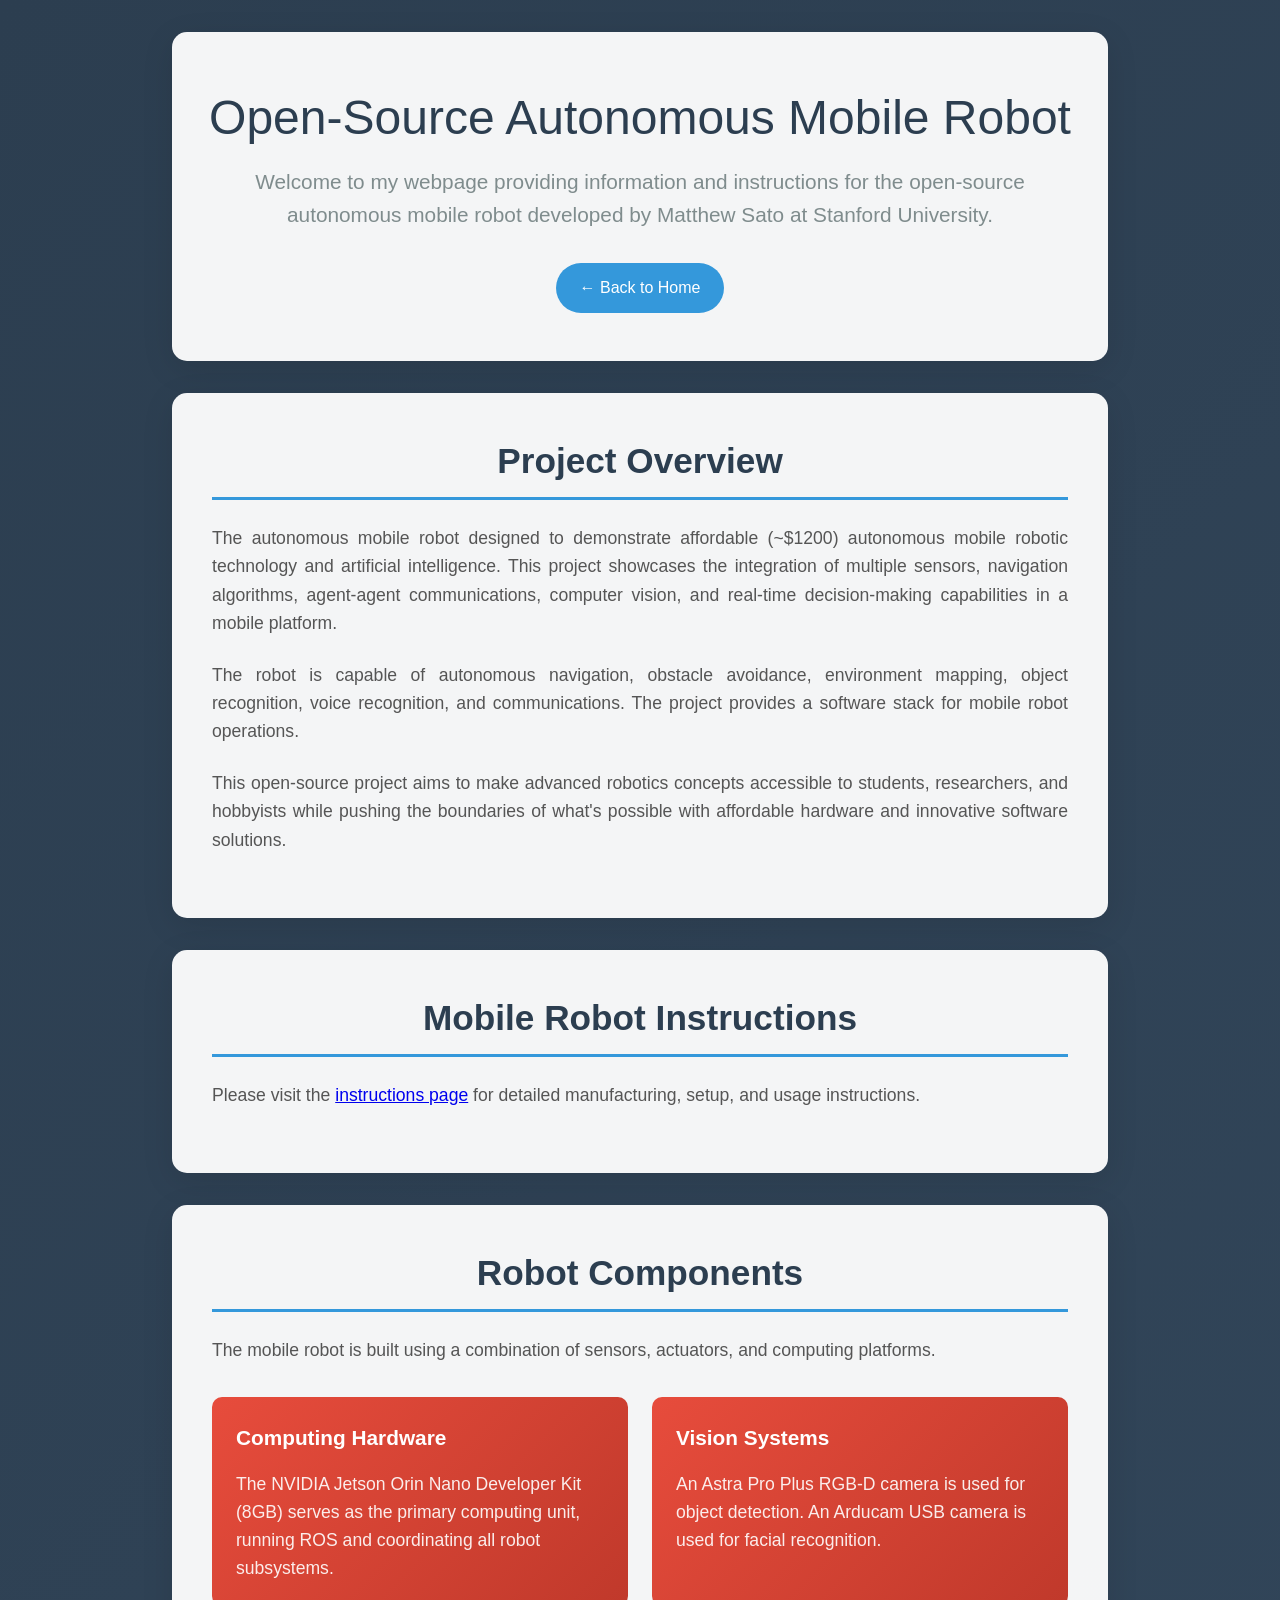
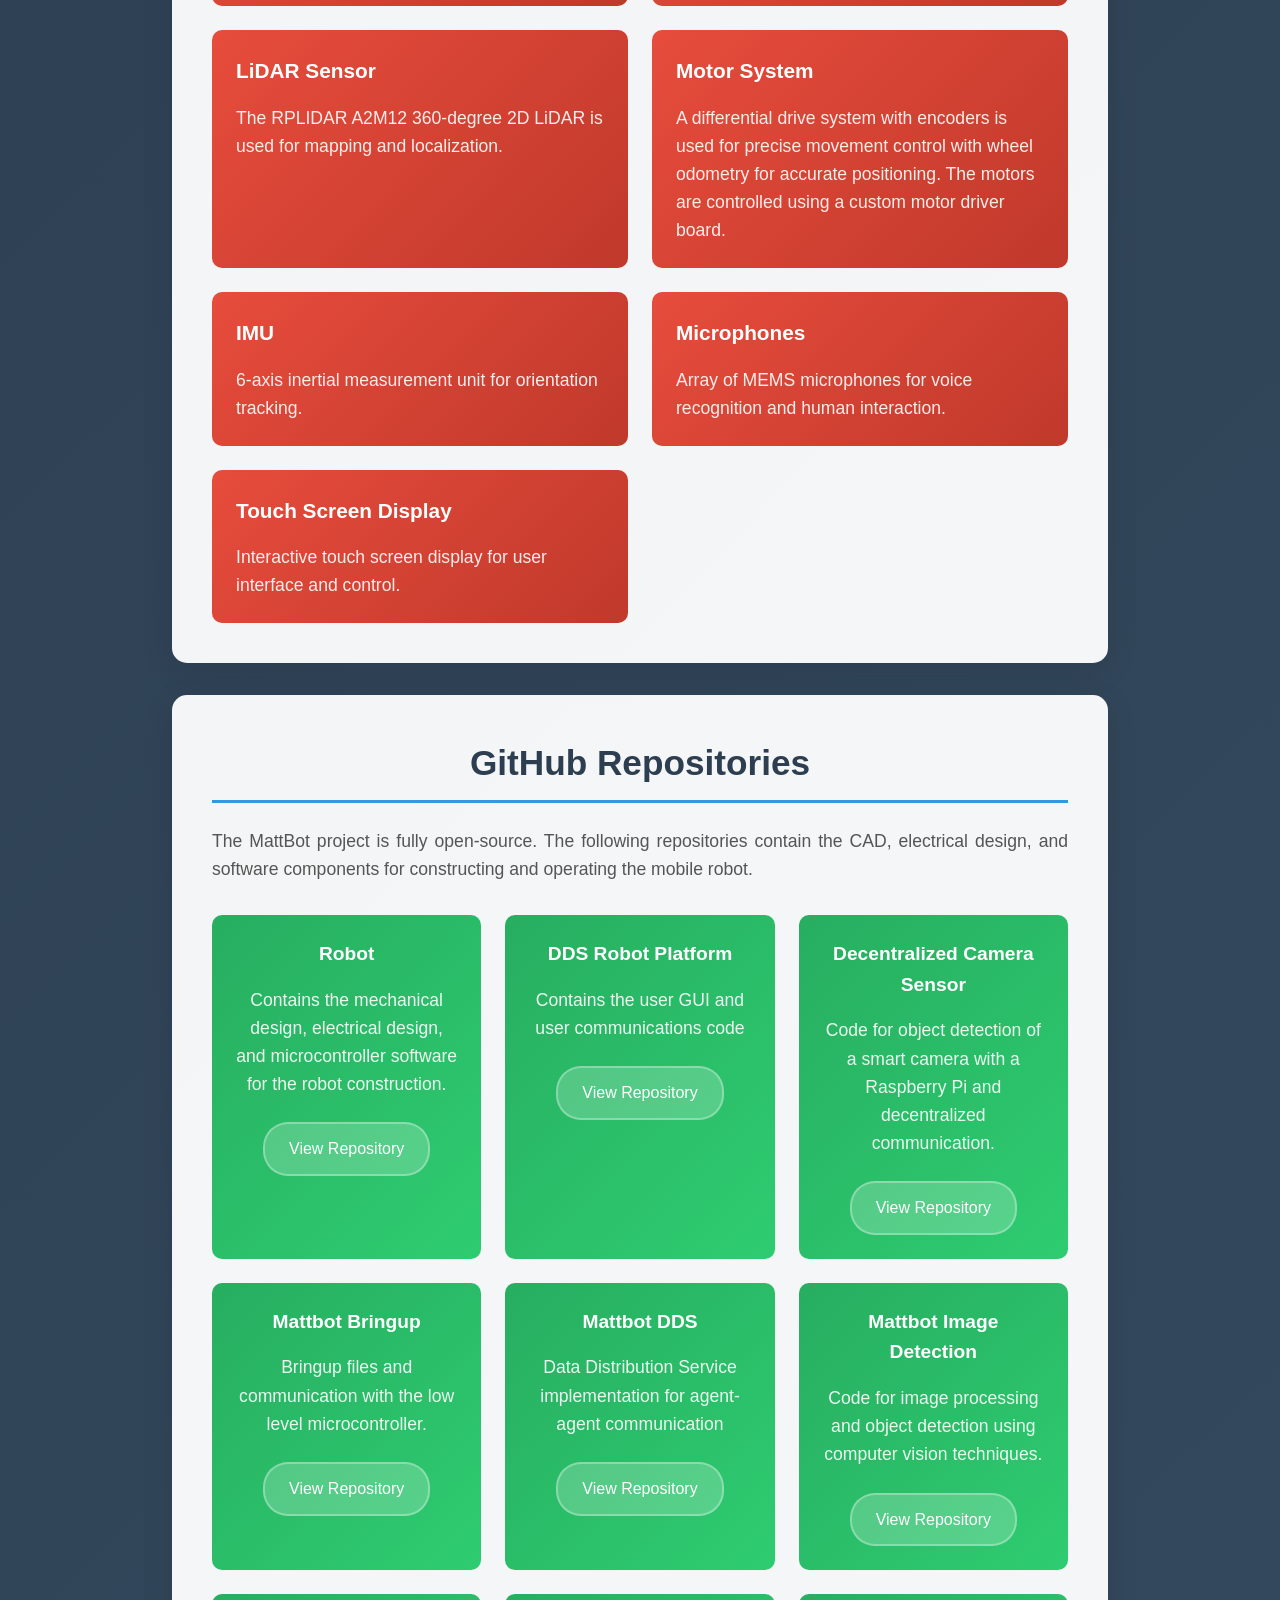
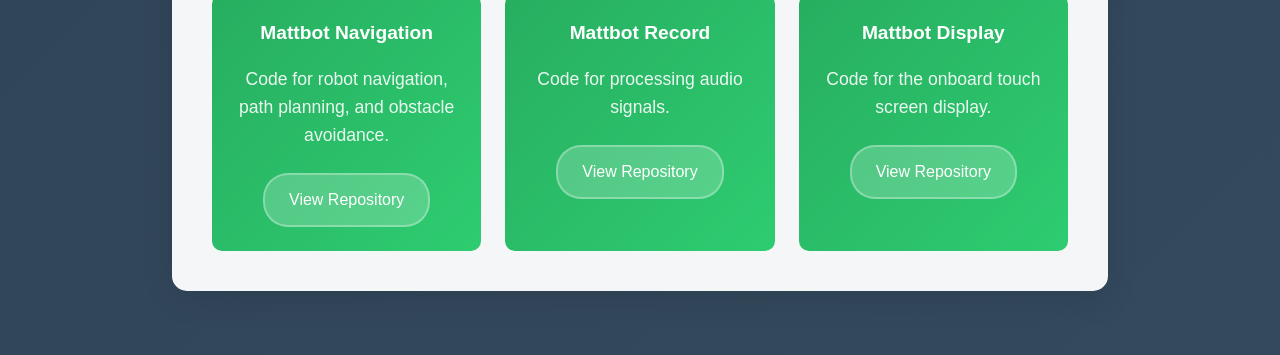
==== mattbot/index.html @ 7ba13db2 "Introduction to mobile robot" ====
<!DOCTYPE html>
<html lang="en">
<head>
    <meta charset="UTF-8">
    <meta name="viewport" content="width=device-width, initial-scale=1.0">
    <title>MattBot - Autonomous Mobile Robot | Matthew Sato</title>
    <style>
        * {
            margin: 0;
            padding: 0;
            box-sizing: border-box;
        }
        
        body {
            font-family: 'Segoe UI', Tahoma, Geneva, Verdana, sans-serif;
            line-height: 1.6;
            color: #333;
            background: linear-gradient(135deg, #2c3e50 0%, #34495e 100%);
            min-height: 100vh;
        }
        
        .container {
            max-width: 1000px;
            margin: 0 auto;
            padding: 2rem;
        }
        
        .header {
            text-align: center;
            background: rgba(255, 255, 255, 0.95);
            padding: 3rem 2rem;
            border-radius: 15px;
            box-shadow: 0 8px 32px rgba(0, 0, 0, 0.1);
            margin-bottom: 2rem;
        }
        
        .header h1 {
            color: #2c3e50;
            font-size: 3rem;
            margin-bottom: 0.5rem;
            font-weight: 300;
        }
        
        .header .subtitle {
            color: #7f8c8d;
            font-size: 1.3rem;
            margin-bottom: 1rem;
        }
        
        .nav-link {
            display: inline-block;
            background: #3498db;
            color: white;
            padding: 0.75rem 1.5rem;
            text-decoration: none;
            border-radius: 25px;
            transition: all 0.3s ease;
            font-weight: 500;
            margin-top: 1rem;
        }
        
        .nav-link:hover {
            background: #2980b9;
            transform: translateY(-2px);
        }
        
        .section {
            background: rgba(255, 255, 255, 0.95);
            padding: 2.5rem;
            border-radius: 15px;
            box-shadow: 0 8px 32px rgba(0, 0, 0, 0.1);
            margin-bottom: 2rem;
        }
        
        .section h2 {
            color: #2c3e50;
            font-size: 2.2rem;
            margin-bottom: 1.5rem;
            text-align: center;
            border-bottom: 3px solid #3498db;
            padding-bottom: 0.5rem;
        }
        
        .section p {
            color: #555;
            font-size: 1.1rem;
            margin-bottom: 1.5rem;
            text-align: justify;
        }
        
        .components-grid {
            display: grid;
            grid-template-columns: repeat(auto-fit, minmax(300px, 1fr));
            gap: 1.5rem;
            margin-top: 2rem;
        }
        
        .component-card {
            background: linear-gradient(135deg, #e74c3c, #c0392b);
            padding: 1.5rem;
            border-radius: 10px;
            color: white;
            transition: transform 0.3s ease, box-shadow 0.3s ease;
        }
        
        .component-card:hover {
            transform: translateY(-5px);
            box-shadow: 0 12px 25px rgba(0, 0, 0, 0.2);
        }
        
        .component-card h3 {
            font-size: 1.3rem;
            margin-bottom: 1rem;
            color: #fff;
        }
        
        .component-card p {
            color: rgba(255, 255, 255, 0.9);
            margin-bottom: 0;
            text-align: left;
        }
        
        .repos-grid {
            display: grid;
            grid-template-columns: repeat(auto-fit, minmax(250px, 1fr));
            gap: 1.5rem;
            margin-top: 2rem;
        }
        
        .repo-card {
            background: linear-gradient(135deg, #27ae60, #2ecc71);
            padding: 1.5rem;
            border-radius: 10px;
            text-align: center;
            transition: transform 0.3s ease, box-shadow 0.3s ease;
        }
        
        .repo-card:hover {
            transform: translateY(-5px);
            box-shadow: 0 12px 25px rgba(0, 0, 0, 0.2);
        }
        
        .repo-card h3 {
            color: white;
            font-size: 1.2rem;
            margin-bottom: 1rem;
        }
        
        .repo-card p {
            color: rgba(255, 255, 255, 0.9);
            margin-bottom: 1.5rem;
            text-align: center;
        }
        
        .repo-link {
            display: inline-block;
            background: rgba(255, 255, 255, 0.2);
            color: white;
            padding: 0.75rem 1.5rem;
            text-decoration: none;
            border-radius: 25px;
            border: 2px solid rgba(255, 255, 255, 0.3);
            transition: all 0.3s ease;
            font-weight: 500;
        }
        
        .repo-link:hover {
            background: rgba(255, 255, 255, 0.3);
            border-color: rgba(255, 255, 255, 0.5);
            transform: scale(1.05);
        }
        
        .tech-stack {
            background: #f8f9fa;
            padding: 1.5rem;
            border-radius: 10px;
            margin: 2rem 0;
        }
        
        .tech-stack h3 {
            color: #2c3e50;
            margin-bottom: 1rem;
            text-align: center;
        }
        
        .tech-list {
            display: flex;
            flex-wrap: wrap;
            gap: 0.5rem;
            justify-content: center;
        }
        
        .tech-tag {
            background: #3498db;
            color: white;
            padding: 0.5rem 1rem;
            border-radius: 20px;
            font-size: 0.9rem;
            font-weight: 500;
        }
        
        @media (max-width: 768px) {
            .container {
                padding: 1rem;
            }
            
            .header h1 {
                font-size: 2rem;
            }
            
            .header .subtitle {
                font-size: 1.1rem;
            }
            
            .section {
                padding: 1.5rem;
            }
            
            .components-grid,
            .repos-grid {
                grid-template-columns: 1fr;
            }
        }
    </style>
</head>
<body>
    <div class="container">
        <header class="header">
            <h1>Open-Source Autonomous Mobile Robot</h1>
            <p class="subtitle">Welcome to my webpage providing information and instructions for the open-source autonomous mobile robot developed by Matthew Sato at Stanford University.</p>
            <a href="../index.html" class="nav-link">← Back to Home</a>
        </header>
        
        <section class="section">
            <h2>Project Overview</h2>
            <p>
                The autonomous mobile robot designed to demonstrate affordable (~$1200) autonomous mobile robotic technology and artificial intelligence. This project showcases the integration of multiple sensors, navigation algorithms, agent-agent communications, computer vision, and real-time decision-making capabilities in a mobile platform.
            </p>
            <p>
                The robot is capable of autonomous navigation, obstacle avoidance, environment mapping, object recognition, voice recognition, and communications. The project provides a software stack for mobile robot operations.
            <p>
                This open-source project aims to make advanced robotics concepts accessible to students, researchers, and hobbyists while pushing the boundaries of what's possible with affordable hardware and innovative software solutions.
            </p>
        </section>

        <section class="section">
            <h2>Mobile Robot Instructions</h2>
            <p>Please visit the <a href="./instructions.html">instructions page</a> for detailed manufacturing, setup, and usage instructions.</p>
        </section>
        
        <section class="section">
            <h2>Robot Components</h2>
            <p>
                The mobile robot is built using a combination of sensors, actuators, and computing platforms.
            </p>
            
            <div class="components-grid">
                <div class="component-card">
                    <h3>Computing Hardware</h3>
                    <p>The NVIDIA Jetson Orin Nano Developer Kit (8GB) serves as the primary computing unit, running ROS and coordinating all robot subsystems.</p>
                </div>
                
                <div class="component-card">
                    <h3>Vision Systems</h3>
                    <p>An Astra Pro Plus RGB-D camera is used for object detection. An Arducam USB camera is used for facial recognition.</p>
                </div>
                
                <div class="component-card">
                    <h3>LiDAR Sensor</h3>
                    <p>The RPLIDAR A2M12 360-degree 2D LiDAR is used for mapping and localization.</p>
                </div>
                
                <div class="component-card">
                    <h3>Motor System</h3>
                    <p>A differential drive system with encoders is used for precise movement control with wheel odometry for accurate positioning. The motors are controlled using a custom motor driver board.</p>
                </div>
                
                <div class="component-card">
                    <h3>IMU</h3>
                    <p>6-axis inertial measurement unit for orientation tracking.</p>
                </div>
                
                <div class="component-card">
                    <h3>Microphones</h3>
                    <p>Array of MEMS microphones for voice recognition and human interaction.</p>
                </div>

                <div class="component-card">
                    <h3>Touch Screen Display</h3>
                    <p>Interactive touch screen display for user interface and control.</p>
                </div>
            </div>
        </section>
        
        <section class="section">
            <h2>GitHub Repositories</h2>
            <p>
                The MattBot project is fully open-source. The following repositories contain the CAD, electrical design, and software components for constructing and operating the mobile robot.
            </p>
            
            <div class="repos-grid">
                <div class="repo-card">
                    <h3>Robot</h3>
                    <p>Contains the mechanical design, electrical design, and microcontroller software for the robot construction.</p>
                    <a href="https://github.com/satomm1/Robot" class="repo-link" target="_blank">View Repository</a>
                </div>
                
                <div class="repo-card">
                    <h3>DDS Robot Platform</h3>
                    <p>Contains the user GUI and user communications code</p>
                    <a href="https://github.com/satomm1/dds_robot_platform" class="repo-link" target="_blank">View Repository</a>
                </div>
                
                <div class="repo-card">
                    <h3>Decentralized Camera Sensor</h3>
                    <p>Code for object detection of a smart camera with a Raspberry Pi and decentralized communication.</p>
                    <a href="https://github.com/satomm1/decentralized_camera_sensor" class="repo-link" target="_blank">View Repository</a>
                </div>
                
                <div class="repo-card">
                    <h3>Mattbot Bringup</h3>
                    <p>Bringup files and communication with the low level microcontroller.</p>
                    <a href="https://github.com/satomm1/mattbot_bringup" class="repo-link" target="_blank">View Repository</a>
                </div>
                
                <div class="repo-card">
                    <h3>Mattbot DDS</h3>
                    <p>Data Distribution Service implementation for agent-agent communication</p>
                    <a href="https://github.com/satomm1/mattbot_dds" class="repo-link" target="_blank">View Repository</a>
                </div>
                
                <div class="repo-card">
                    <h3>Mattbot Image Detection</h3>
                    <p>Code for image processing and object detection using computer vision techniques.</p>
                    <a href="https://github.com/satomm1/mattbot_image_detection" class="repo-link" target="_blank">View Repository</a>
                </div>

                <div class="repo-card">
                    <h3>Mattbot Navigation</h3>
                    <p>Code for robot navigation, path planning, and obstacle avoidance.</p>
                    <a href="https://github.com/satomm1/mattbot_navigation" class="repo-link" target="_blank">View Repository</a>
                </div>

                <div class="repo-card">
                    <h3>Mattbot Record</h3>
                    <p>Code for processing audio signals.</p>
                    <a href="https://github.com/satomm1/mattbot_record" class="repo-link" target="_blank">View Repository</a>
                </div>

                <div class="repo-card">
                    <h3>Mattbot Display</h3>
                    <p>Code for the onboard touch screen display.</p>
                    <a href="https://github.com/satomm1/mattbot_display" class="repo-link" target="_blank">View Repository</a>
                </div>
            </div>
        </section>
    </div>
</body>
</html>
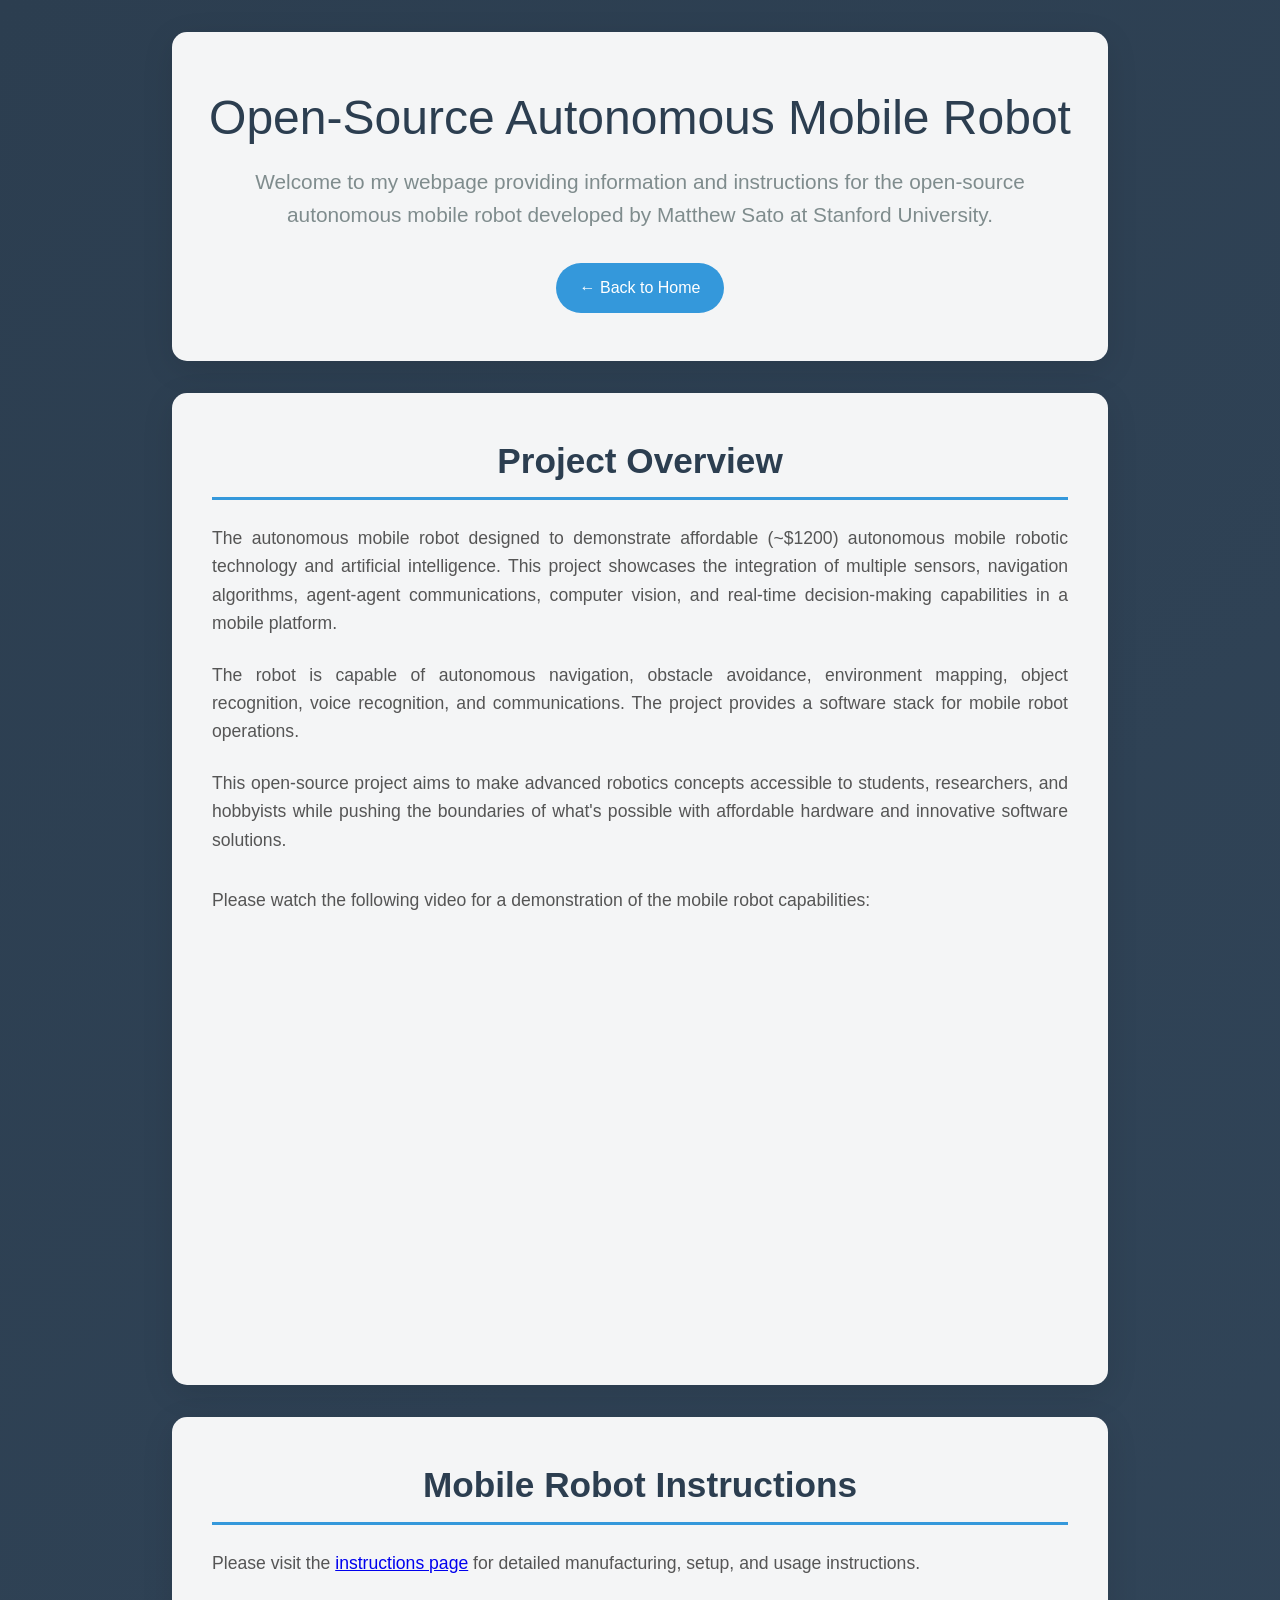
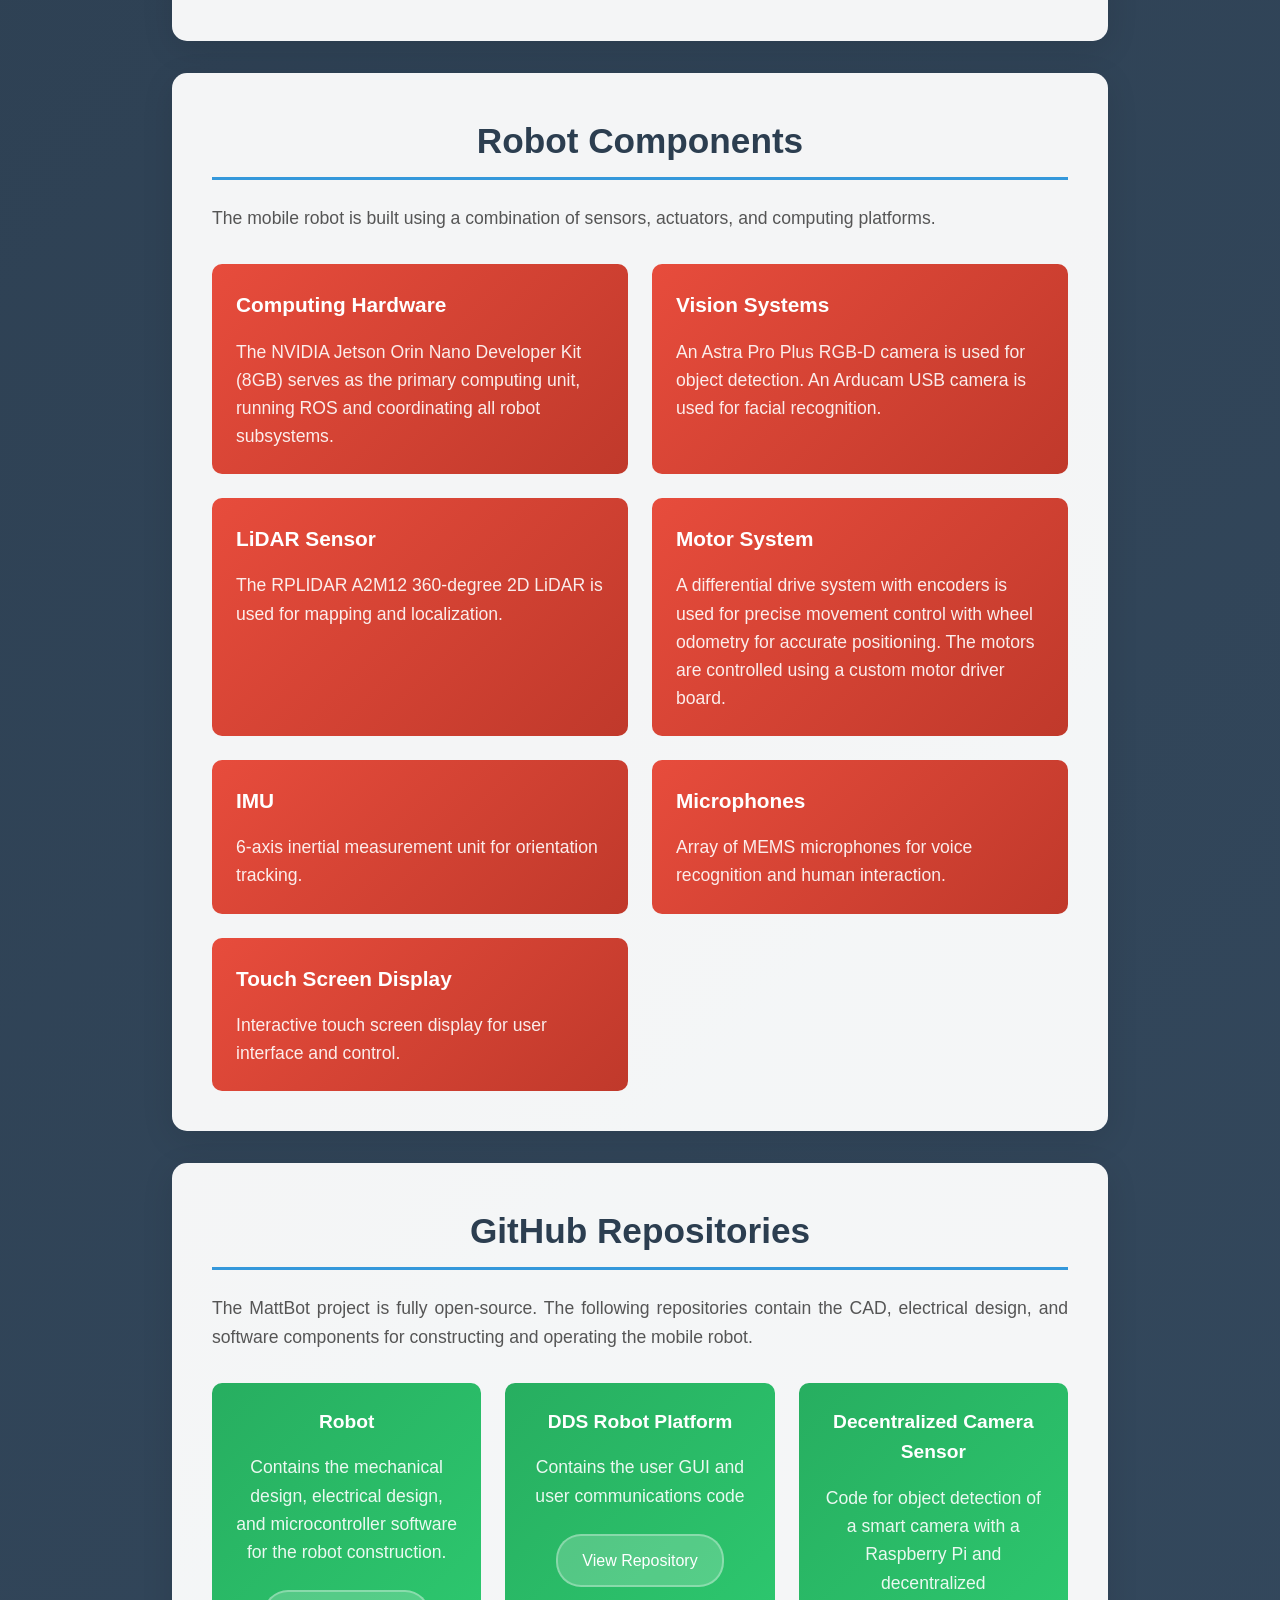
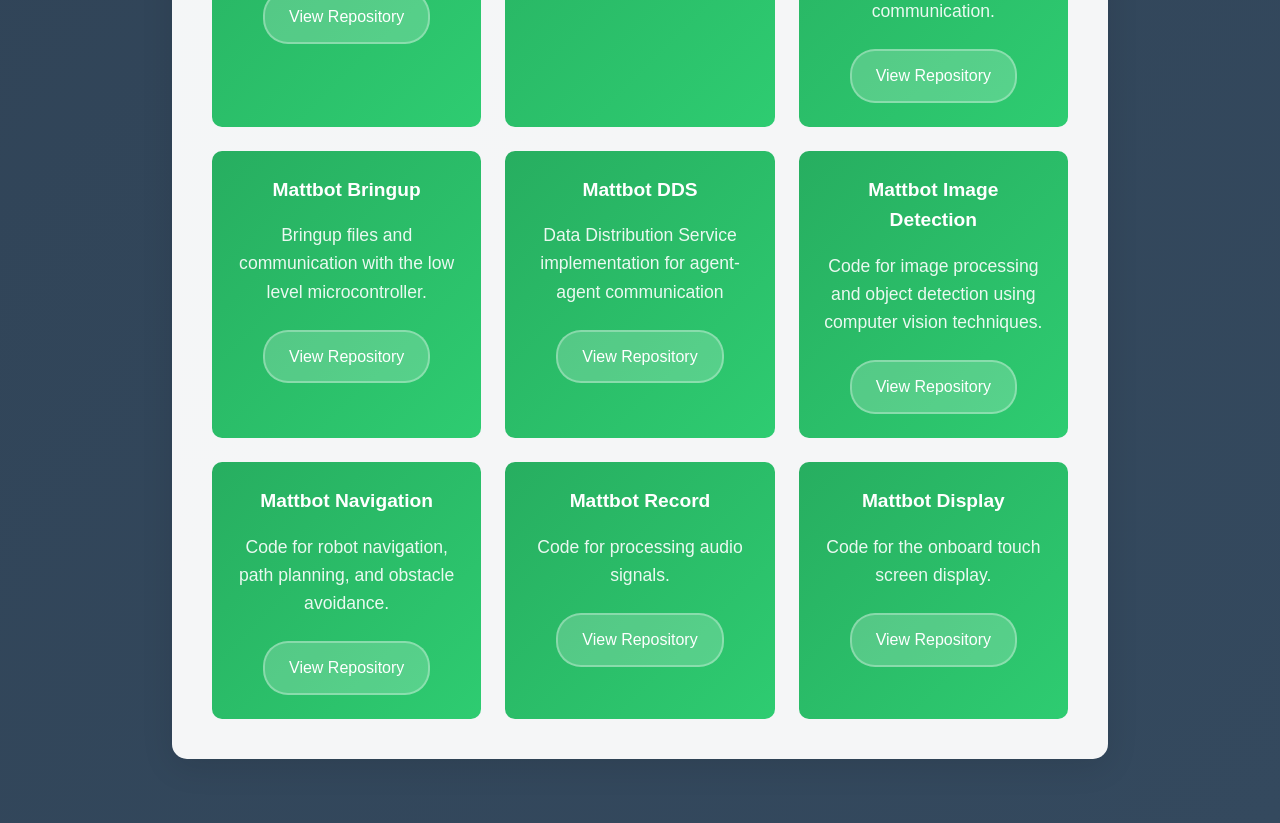
==== commit cd59b45a: "Add video" ====
--- a/mattbot/index.html
+++ b/mattbot/index.html
@@ -234,13 +234,23 @@
         <section class="section">
             <h2>Project Overview</h2>
             <p>
-                The autonomous mobile robot designed to demonstrate affordable (~$1200) autonomous mobile robotic technology and artificial intelligence. This project showcases the integration of multiple sensors, navigation algorithms, agent-agent communications, computer vision, and real-time decision-making capabilities in a mobile platform.
-            </p>
-            <p>
-                The robot is capable of autonomous navigation, obstacle avoidance, environment mapping, object recognition, voice recognition, and communications. The project provides a software stack for mobile robot operations.
-            <p>
-                This open-source project aims to make advanced robotics concepts accessible to students, researchers, and hobbyists while pushing the boundaries of what's possible with affordable hardware and innovative software solutions.
-            </p>
+            The autonomous mobile robot designed to demonstrate affordable (~$1200) autonomous mobile robotic technology and artificial intelligence. This project showcases the integration of multiple sensors, navigation algorithms, agent-agent communications, computer vision, and real-time decision-making capabilities in a mobile platform.
+            </p>
+            <p>
+            The robot is capable of autonomous navigation, obstacle avoidance, environment mapping, object recognition, voice recognition, and communications. The project provides a software stack for mobile robot operations.
+            </p>
+            <p>
+            This open-source project aims to make advanced robotics concepts accessible to students, researchers, and hobbyists while pushing the boundaries of what's possible with affordable hardware and innovative software solutions.
+            </p>
+            
+            <div style="text-align: center; margin-top: 2rem;">
+            <p>Please watch the following video for a demonstration of the mobile robot capabilities:</p>
+            <iframe width="100%" height="400" src="https://www.youtube.com/embed/gNVzARK9Pks" 
+                    title="MattBot Demo" frameborder="0" 
+                    allow="accelerometer; autoplay; clipboard-write; encrypted-media; gyroscope; picture-in-picture" 
+                    allowfullscreen>
+            </iframe>
+            </div>
         </section>
 
         <section class="section">
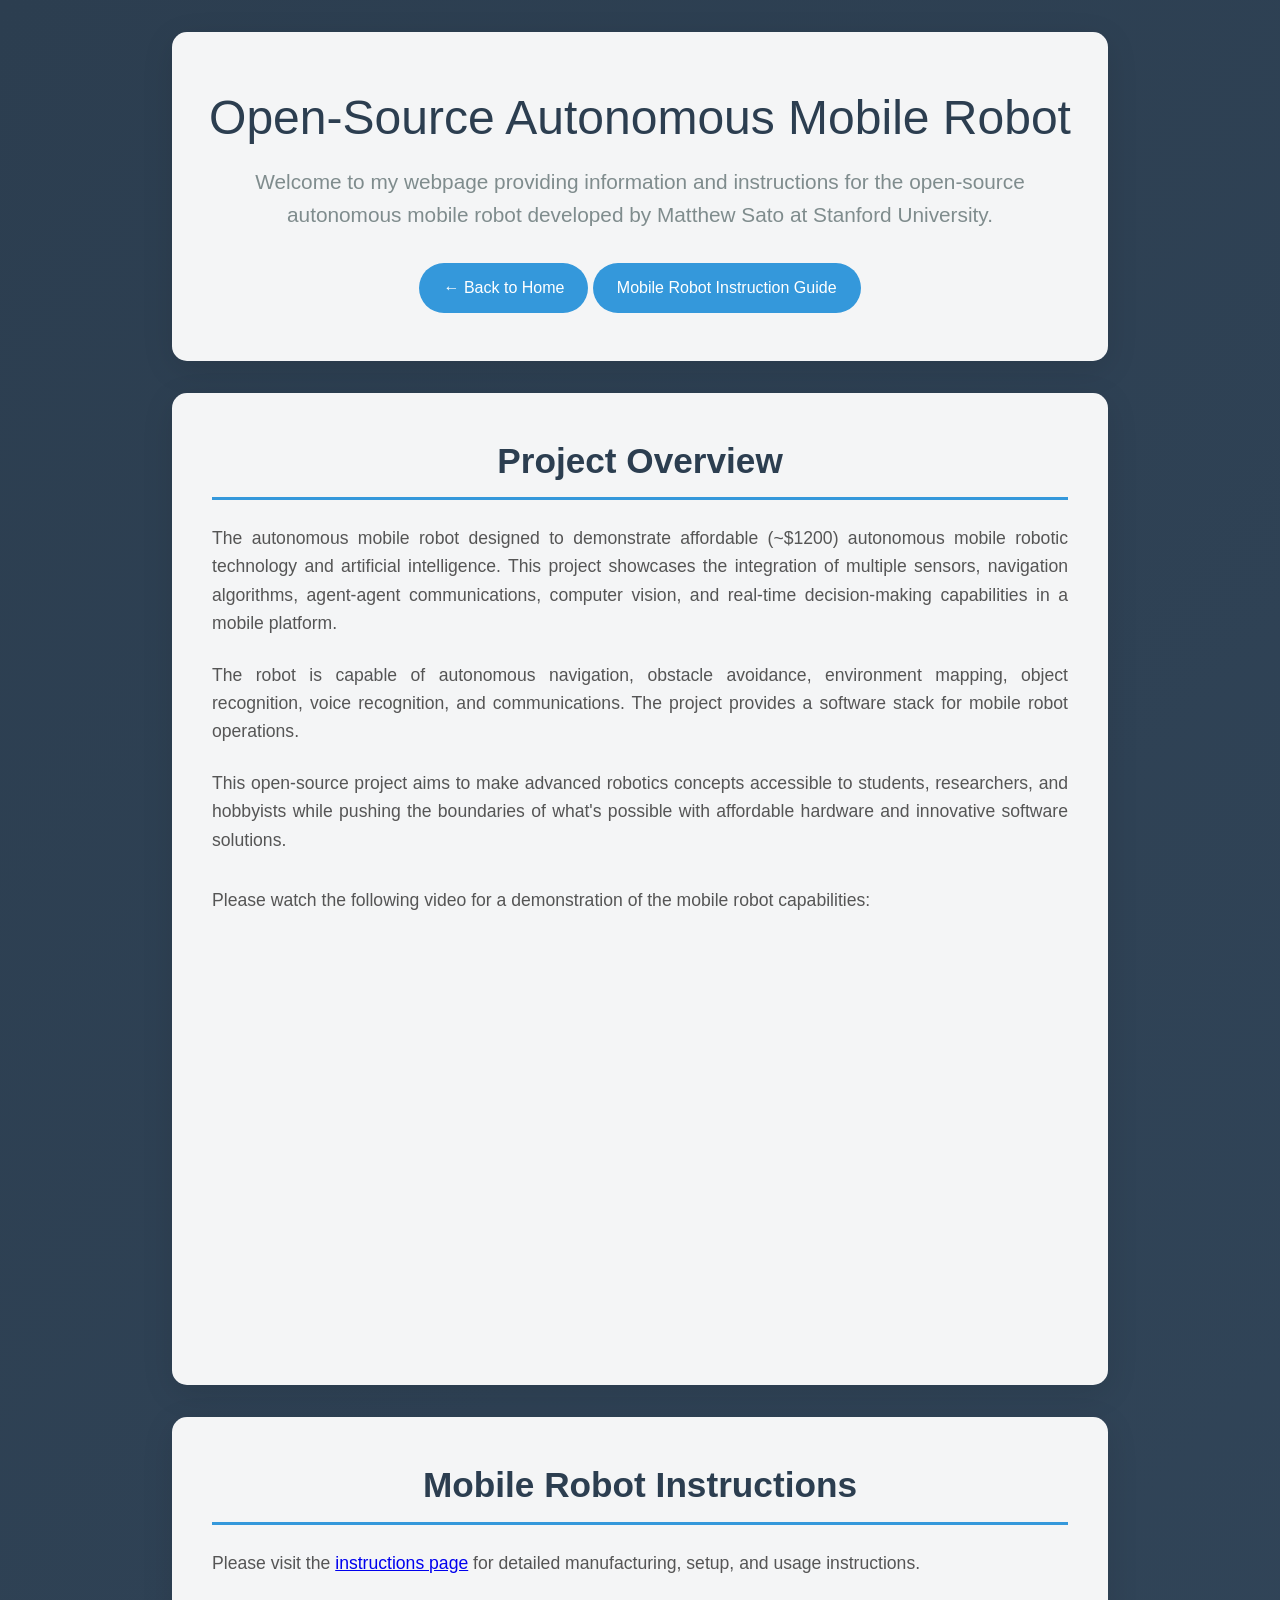
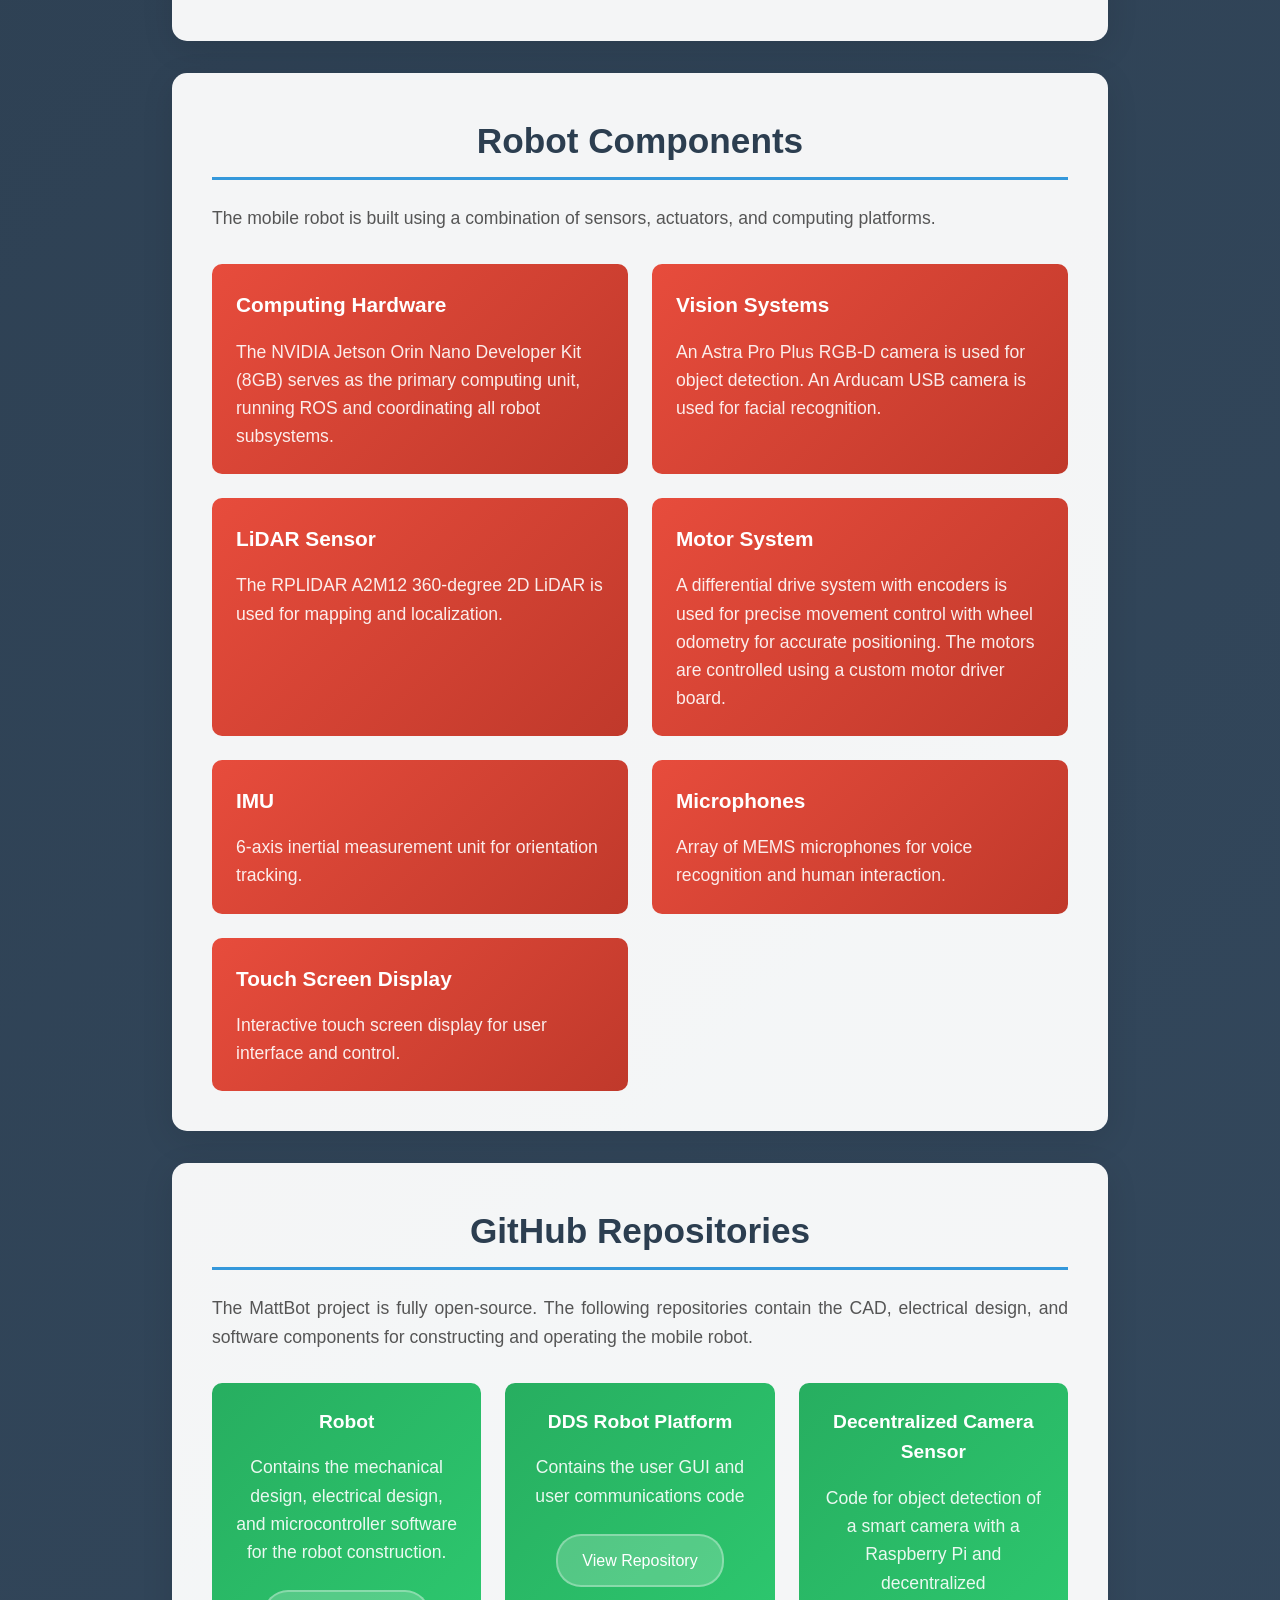
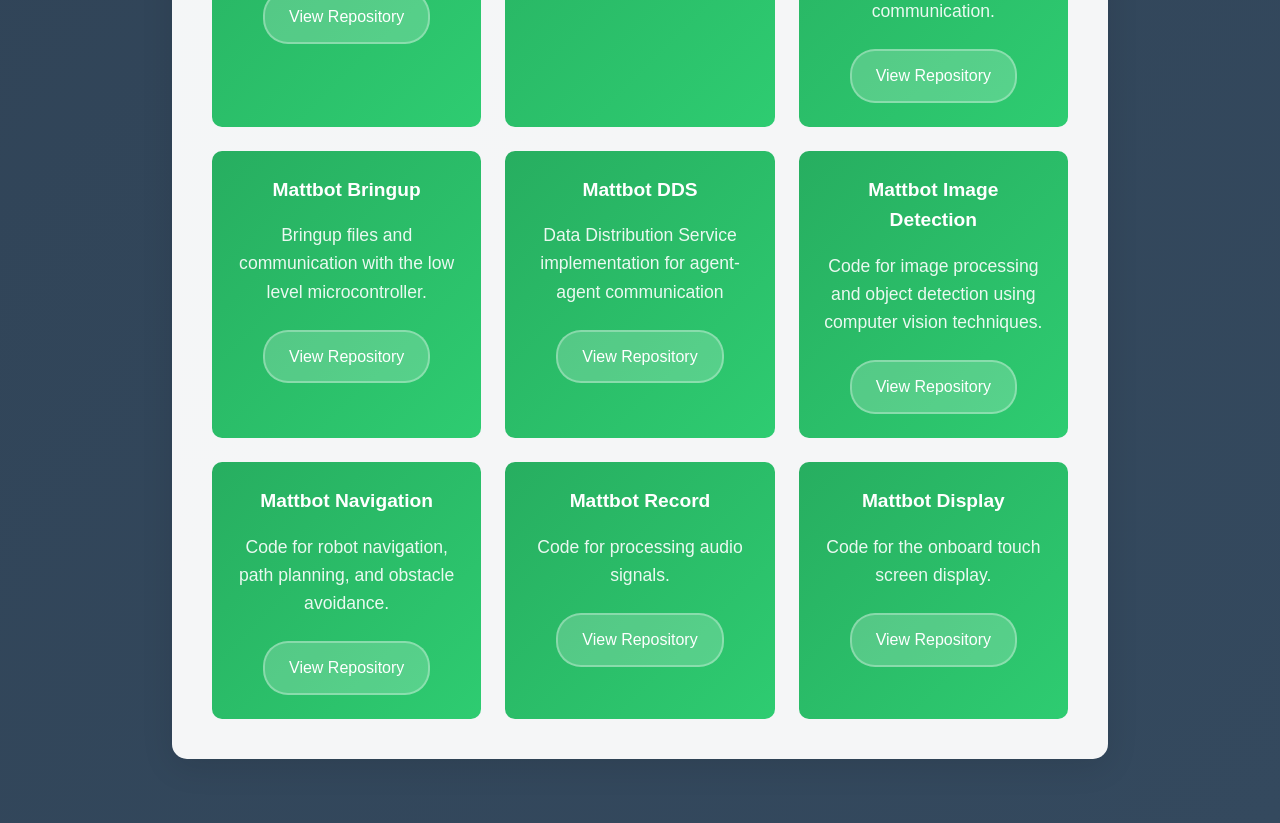
==== commit 86bdcd69: "Add instruction guide button" ====
--- a/mattbot/index.html
+++ b/mattbot/index.html
@@ -229,6 +229,7 @@
             <h1>Open-Source Autonomous Mobile Robot</h1>
             <p class="subtitle">Welcome to my webpage providing information and instructions for the open-source autonomous mobile robot developed by Matthew Sato at Stanford University.</p>
             <a href="../index.html" class="nav-link">← Back to Home</a>
+            <a href="./instructions.html" class="nav-link">Mobile Robot Instruction Guide</a>
         </header>
         
         <section class="section">
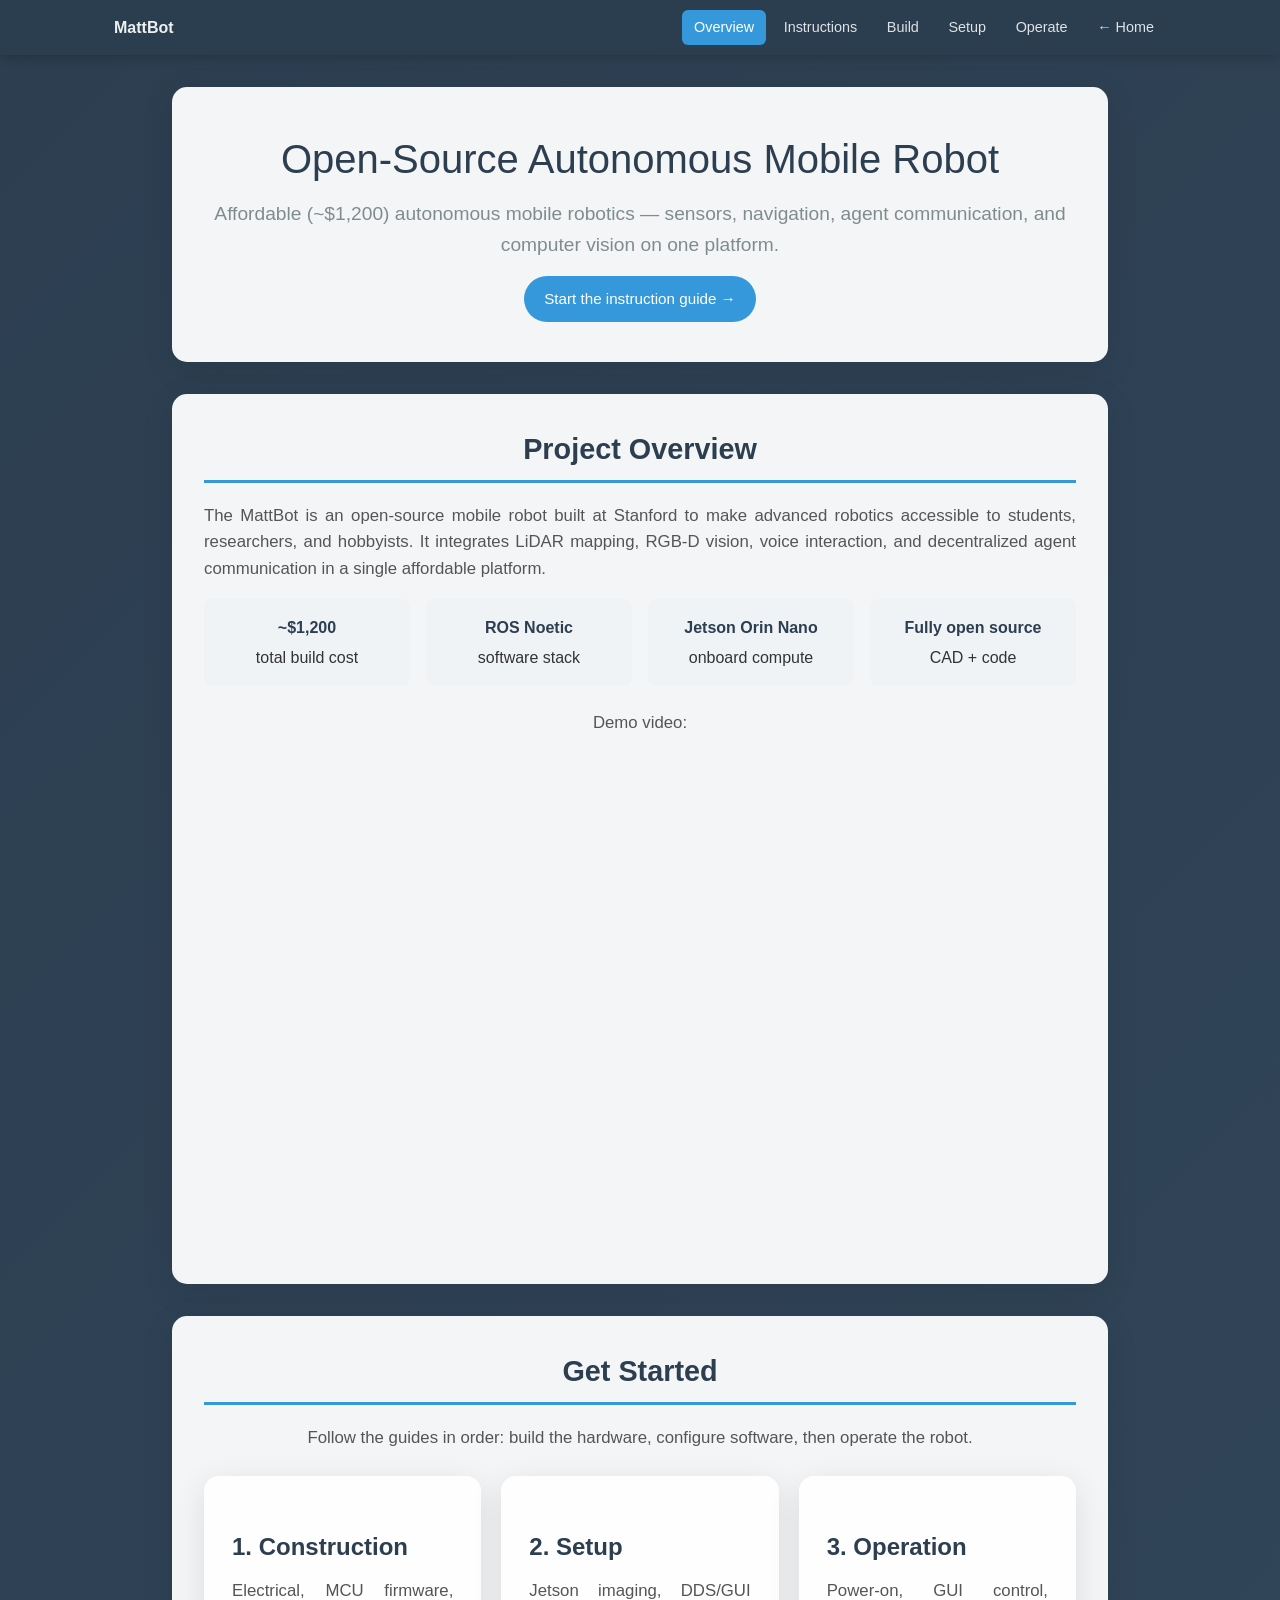
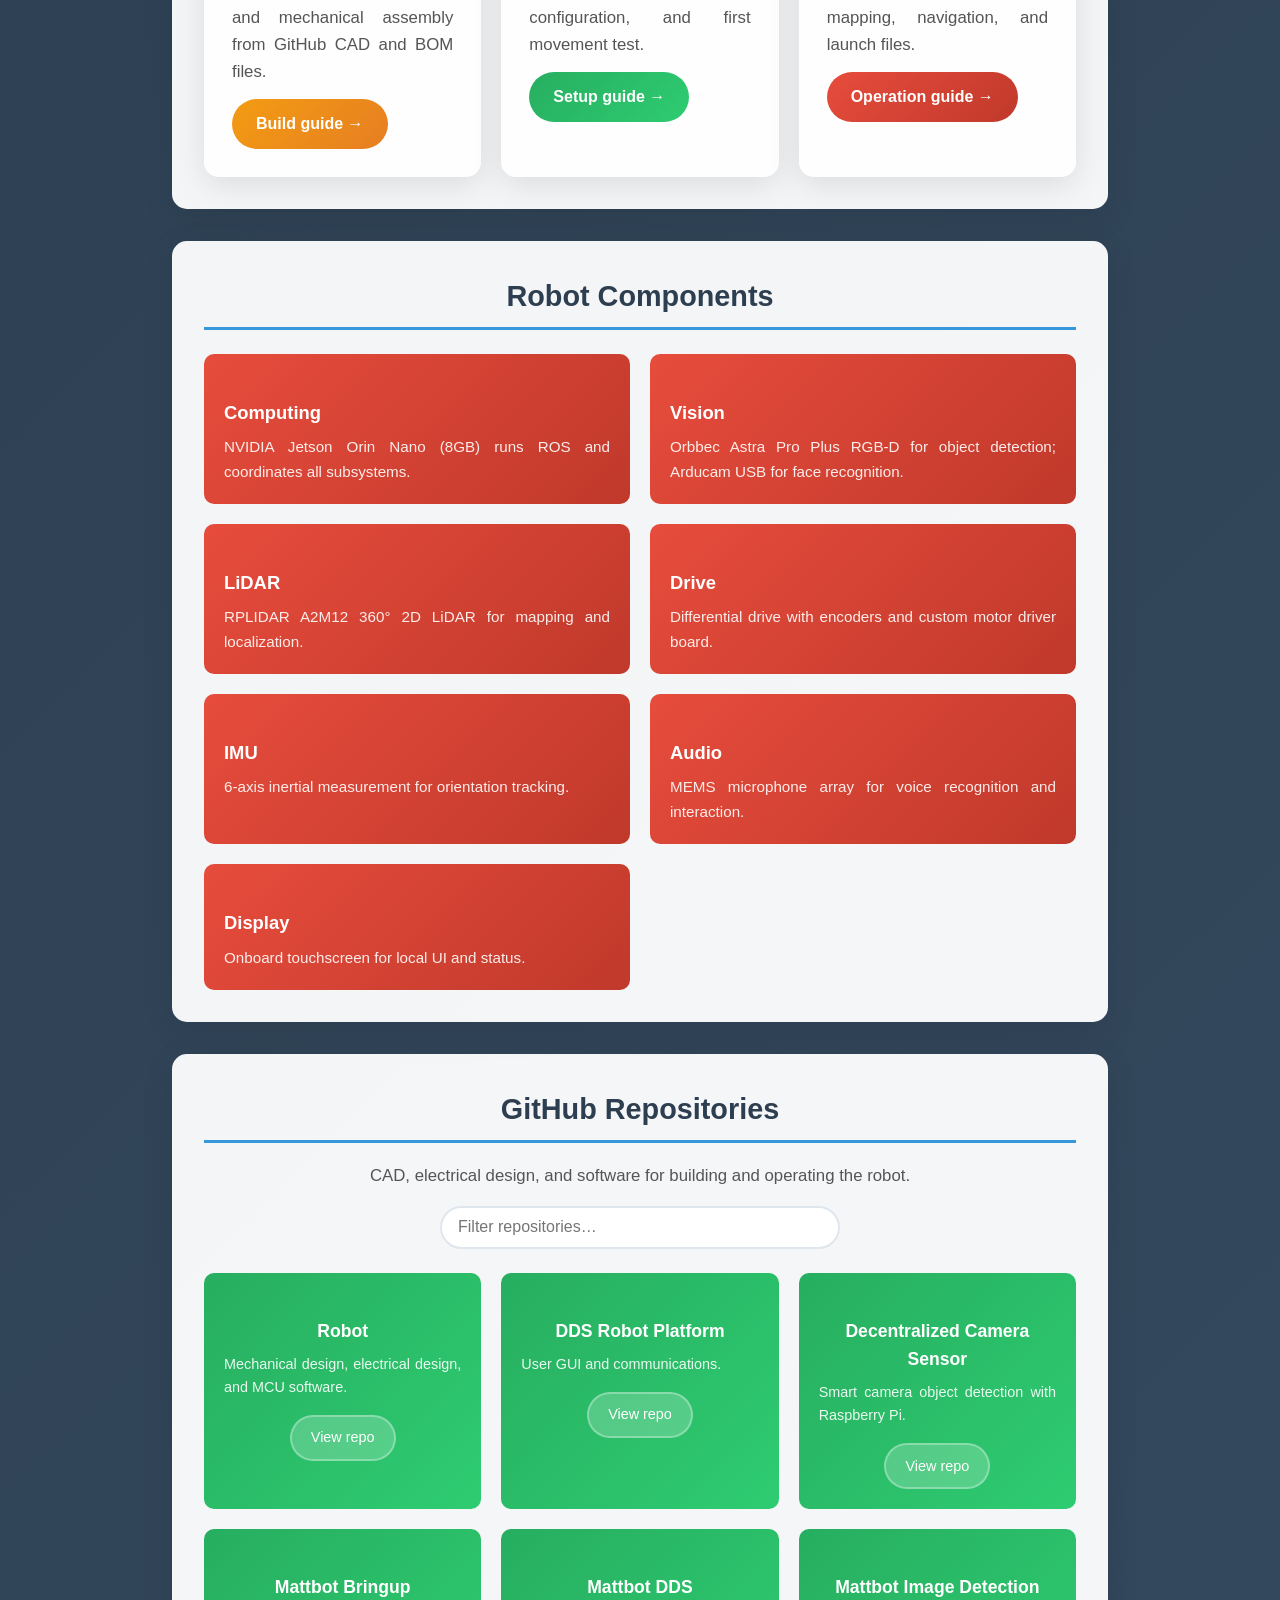
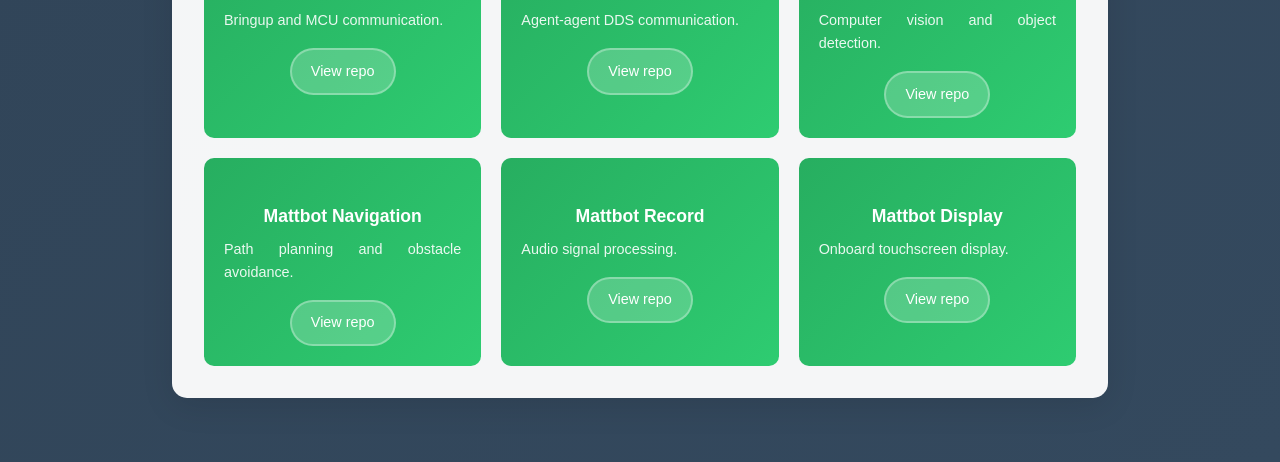
==== commit f2fed57c: "Refactor setup.html: streamline layout, enhance navigation, and improve styling. Consolidate section" ====
--- a/mattbot/index.html
+++ b/mattbot/index.html
@@ -1,370 +1,166 @@
 <!DOCTYPE html>
-<html lang="en">
+<html lang="en" data-theme="overview">
 <head>
     <meta charset="UTF-8">
     <meta name="viewport" content="width=device-width, initial-scale=1.0">
     <title>MattBot - Autonomous Mobile Robot | Matthew Sato</title>
+    <link rel="stylesheet" href="assets/mattbot.css">
     <style>
-        * {
-            margin: 0;
-            padding: 0;
-            box-sizing: border-box;
-        }
-        
-        body {
-            font-family: 'Segoe UI', Tahoma, Geneva, Verdana, sans-serif;
-            line-height: 1.6;
-            color: #333;
-            background: linear-gradient(135deg, #2c3e50 0%, #34495e 100%);
-            min-height: 100vh;
-        }
-        
-        .container {
-            max-width: 1000px;
-            margin: 0 auto;
-            padding: 2rem;
-        }
-        
-        .header {
-            text-align: center;
-            background: rgba(255, 255, 255, 0.95);
-            padding: 3rem 2rem;
-            border-radius: 15px;
-            box-shadow: 0 8px 32px rgba(0, 0, 0, 0.1);
-            margin-bottom: 2rem;
-        }
-        
-        .header h1 {
-            color: #2c3e50;
-            font-size: 3rem;
-            margin-bottom: 0.5rem;
-            font-weight: 300;
-        }
-        
-        .header .subtitle {
-            color: #7f8c8d;
-            font-size: 1.3rem;
-            margin-bottom: 1rem;
-        }
-        
-        .nav-link {
-            display: inline-block;
-            background: #3498db;
-            color: white;
-            padding: 0.75rem 1.5rem;
-            text-decoration: none;
-            border-radius: 25px;
-            transition: all 0.3s ease;
-            font-weight: 500;
-            margin-top: 1rem;
-        }
-        
-        .nav-link:hover {
-            background: #2980b9;
-            transform: translateY(-2px);
-        }
-        
-        .section {
-            background: rgba(255, 255, 255, 0.95);
-            padding: 2.5rem;
-            border-radius: 15px;
-            box-shadow: 0 8px 32px rgba(0, 0, 0, 0.1);
-            margin-bottom: 2rem;
-        }
-        
-        .section h2 {
-            color: #2c3e50;
-            font-size: 2.2rem;
-            margin-bottom: 1.5rem;
-            text-align: center;
-            border-bottom: 3px solid #3498db;
-            padding-bottom: 0.5rem;
-        }
-        
-        .section p {
-            color: #555;
-            font-size: 1.1rem;
-            margin-bottom: 1.5rem;
-            text-align: justify;
-        }
-        
-        .components-grid {
-            display: grid;
-            grid-template-columns: repeat(auto-fit, minmax(300px, 1fr));
-            gap: 1.5rem;
-            margin-top: 2rem;
-        }
-        
-        .component-card {
-            background: linear-gradient(135deg, #e74c3c, #c0392b);
-            padding: 1.5rem;
-            border-radius: 10px;
-            color: white;
-            transition: transform 0.3s ease, box-shadow 0.3s ease;
-        }
-        
-        .component-card:hover {
-            transform: translateY(-5px);
-            box-shadow: 0 12px 25px rgba(0, 0, 0, 0.2);
-        }
-        
-        .component-card h3 {
-            font-size: 1.3rem;
-            margin-bottom: 1rem;
-            color: #fff;
-        }
-        
-        .component-card p {
-            color: rgba(255, 255, 255, 0.9);
-            margin-bottom: 0;
-            text-align: left;
-        }
-        
-        .repos-grid {
-            display: grid;
-            grid-template-columns: repeat(auto-fit, minmax(250px, 1fr));
-            gap: 1.5rem;
-            margin-top: 2rem;
-        }
-        
-        .repo-card {
-            background: linear-gradient(135deg, #27ae60, #2ecc71);
-            padding: 1.5rem;
-            border-radius: 10px;
-            text-align: center;
-            transition: transform 0.3s ease, box-shadow 0.3s ease;
-        }
-        
-        .repo-card:hover {
-            transform: translateY(-5px);
-            box-shadow: 0 12px 25px rgba(0, 0, 0, 0.2);
-        }
-        
-        .repo-card h3 {
-            color: white;
-            font-size: 1.2rem;
-            margin-bottom: 1rem;
-        }
-        
-        .repo-card p {
-            color: rgba(255, 255, 255, 0.9);
-            margin-bottom: 1.5rem;
-            text-align: center;
-        }
-        
-        .repo-link {
-            display: inline-block;
-            background: rgba(255, 255, 255, 0.2);
-            color: white;
-            padding: 0.75rem 1.5rem;
-            text-decoration: none;
-            border-radius: 25px;
-            border: 2px solid rgba(255, 255, 255, 0.3);
-            transition: all 0.3s ease;
-            font-weight: 500;
-        }
-        
-        .repo-link:hover {
-            background: rgba(255, 255, 255, 0.3);
-            border-color: rgba(255, 255, 255, 0.5);
-            transform: scale(1.05);
-        }
-        
-        .tech-stack {
-            background: #f8f9fa;
-            padding: 1.5rem;
-            border-radius: 10px;
-            margin: 2rem 0;
-        }
-        
-        .tech-stack h3 {
-            color: #2c3e50;
-            margin-bottom: 1rem;
-            text-align: center;
-        }
-        
-        .tech-list {
-            display: flex;
-            flex-wrap: wrap;
-            gap: 0.5rem;
-            justify-content: center;
-        }
-        
-        .tech-tag {
-            background: #3498db;
-            color: white;
-            padding: 0.5rem 1rem;
-            border-radius: 20px;
-            font-size: 0.9rem;
-            font-weight: 500;
-        }
-        
-        @media (max-width: 768px) {
-            .container {
-                padding: 1rem;
-            }
-            
-            .header h1 {
-                font-size: 2rem;
-            }
-            
-            .header .subtitle {
-                font-size: 1.1rem;
-            }
-            
-            .section {
-                padding: 1.5rem;
-            }
-            
-            .components-grid,
-            .repos-grid {
-                grid-template-columns: 1fr;
-            }
-        }
+        [data-theme="overview"] { --accent: #3498db; --accent-dark: #2980b9; --accent-border: #3498db; --bg-start: #2c3e50; --bg-end: #34495e; }
+        .section h2 { text-align: center; }
+        .section p { text-align: justify; }
     </style>
 </head>
 <body>
+    <nav class="site-nav" aria-label="MattBot navigation">
+        <div class="site-nav-inner">
+            <a href="index.html" class="site-nav-brand">MattBot</a>
+            <div class="site-nav-links">
+                <a href="index.html">Overview</a>
+                <a href="instructions.html">Instructions</a>
+                <a href="construction.html">Build</a>
+                <a href="setup.html">Setup</a>
+                <a href="operation.html">Operate</a>
+                <a href="../index.html">← Home</a>
+            </div>
+        </div>
+    </nav>
+
     <div class="container">
         <header class="header">
             <h1>Open-Source Autonomous Mobile Robot</h1>
-            <p class="subtitle">Welcome to my webpage providing information and instructions for the open-source autonomous mobile robot developed by Matthew Sato at Stanford University.</p>
-            <a href="../index.html" class="nav-link">← Back to Home</a>
-            <a href="./instructions.html" class="nav-link">Mobile Robot Instruction Guide</a>
+            <p class="subtitle">Affordable (~$1,200) autonomous mobile robotics — sensors, navigation, agent communication, and computer vision on one platform.</p>
+            <div class="nav-links">
+                <a href="instructions.html" class="nav-link">Start the instruction guide →</a>
+            </div>
         </header>
-        
+
         <section class="section">
             <h2>Project Overview</h2>
-            <p>
-            The autonomous mobile robot designed to demonstrate affordable (~$1200) autonomous mobile robotic technology and artificial intelligence. This project showcases the integration of multiple sensors, navigation algorithms, agent-agent communications, computer vision, and real-time decision-making capabilities in a mobile platform.
-            </p>
-            <p>
-            The robot is capable of autonomous navigation, obstacle avoidance, environment mapping, object recognition, voice recognition, and communications. The project provides a software stack for mobile robot operations.
-            </p>
-            <p>
-            This open-source project aims to make advanced robotics concepts accessible to students, researchers, and hobbyists while pushing the boundaries of what's possible with affordable hardware and innovative software solutions.
-            </p>
-            
-            <div style="text-align: center; margin-top: 2rem;">
-            <p>Please watch the following video for a demonstration of the mobile robot capabilities:</p>
-            <iframe width="100%" height="400" src="https://www.youtube.com/embed/gNVzARK9Pks" 
-                    title="MattBot Demo" frameborder="0" 
-                    allow="accelerometer; autoplay; clipboard-write; encrypted-media; gyroscope; picture-in-picture" 
-                    allowfullscreen>
-            </iframe>
+            <p>The MattBot is an open-source mobile robot built at Stanford to make advanced robotics accessible to students, researchers, and hobbyists. It integrates LiDAR mapping, RGB-D vision, voice interaction, and decentralized agent communication in a single affordable platform.</p>
+            <div class="quick-ref">
+                <div class="quick-ref-item"><strong>~$1,200</strong> total build cost</div>
+                <div class="quick-ref-item"><strong>ROS Noetic</strong> software stack</div>
+                <div class="quick-ref-item"><strong>Jetson Orin Nano</strong> onboard compute</div>
+                <div class="quick-ref-item"><strong>Fully open source</strong> CAD + code</div>
+            </div>
+            <p style="text-align: center; margin-top: 1.5rem;">Demo video:</p>
+            <div class="video-wrap">
+                <iframe src="https://www.youtube.com/embed/gNVzARK9Pks" title="MattBot Demo" allow="accelerometer; autoplay; clipboard-write; encrypted-media; gyroscope; picture-in-picture" allowfullscreen></iframe>
             </div>
         </section>
 
         <section class="section">
-            <h2>Mobile Robot Instructions</h2>
-            <p>Please visit the <a href="./instructions.html">instructions page</a> for detailed manufacturing, setup, and usage instructions.</p>
-        </section>
-        
-        <section class="section">
-            <h2>Robot Components</h2>
-            <p>
-                The mobile robot is built using a combination of sensors, actuators, and computing platforms.
-            </p>
-            
-            <div class="components-grid">
-                <div class="component-card">
-                    <h3>Computing Hardware</h3>
-                    <p>The NVIDIA Jetson Orin Nano Developer Kit (8GB) serves as the primary computing unit, running ROS and coordinating all robot subsystems.</p>
+            <h2>Get Started</h2>
+            <p style="text-align: center;">Follow the guides in order: build the hardware, configure software, then operate the robot.</p>
+            <div class="instructions-grid">
+                <div class="instruction-card construction">
+                    <h3>1. Construction</h3>
+                    <p>Electrical, MCU firmware, and mechanical assembly from GitHub CAD and BOM files.</p>
+                    <a href="construction.html" class="card-link">Build guide →</a>
                 </div>
-                
-                <div class="component-card">
-                    <h3>Vision Systems</h3>
-                    <p>An Astra Pro Plus RGB-D camera is used for object detection. An Arducam USB camera is used for facial recognition.</p>
+                <div class="instruction-card setup">
+                    <h3>2. Setup</h3>
+                    <p>Jetson imaging, DDS/GUI configuration, and first movement test.</p>
+                    <a href="setup.html" class="card-link">Setup guide →</a>
                 </div>
-                
-                <div class="component-card">
-                    <h3>LiDAR Sensor</h3>
-                    <p>The RPLIDAR A2M12 360-degree 2D LiDAR is used for mapping and localization.</p>
-                </div>
-                
-                <div class="component-card">
-                    <h3>Motor System</h3>
-                    <p>A differential drive system with encoders is used for precise movement control with wheel odometry for accurate positioning. The motors are controlled using a custom motor driver board.</p>
-                </div>
-                
-                <div class="component-card">
-                    <h3>IMU</h3>
-                    <p>6-axis inertial measurement unit for orientation tracking.</p>
-                </div>
-                
-                <div class="component-card">
-                    <h3>Microphones</h3>
-                    <p>Array of MEMS microphones for voice recognition and human interaction.</p>
-                </div>
-
-                <div class="component-card">
-                    <h3>Touch Screen Display</h3>
-                    <p>Interactive touch screen display for user interface and control.</p>
+                <div class="instruction-card operation">
+                    <h3>3. Operation</h3>
+                    <p>Power-on, GUI control, mapping, navigation, and launch files.</p>
+                    <a href="operation.html" class="card-link">Operation guide →</a>
                 </div>
             </div>
         </section>
-        
+
+        <section class="section">
+            <h2>Robot Components</h2>
+            <div class="components-grid">
+                <div class="component-card">
+                    <h3>Computing</h3>
+                    <p>NVIDIA Jetson Orin Nano (8GB) runs ROS and coordinates all subsystems.</p>
+                </div>
+                <div class="component-card">
+                    <h3>Vision</h3>
+                    <p>Orbbec Astra Pro Plus RGB-D for object detection; Arducam USB for face recognition.</p>
+                </div>
+                <div class="component-card">
+                    <h3>LiDAR</h3>
+                    <p>RPLIDAR A2M12 360° 2D LiDAR for mapping and localization.</p>
+                </div>
+                <div class="component-card">
+                    <h3>Drive</h3>
+                    <p>Differential drive with encoders and custom motor driver board.</p>
+                </div>
+                <div class="component-card">
+                    <h3>IMU</h3>
+                    <p>6-axis inertial measurement for orientation tracking.</p>
+                </div>
+                <div class="component-card">
+                    <h3>Audio</h3>
+                    <p>MEMS microphone array for voice recognition and interaction.</p>
+                </div>
+                <div class="component-card">
+                    <h3>Display</h3>
+                    <p>Onboard touchscreen for local UI and status.</p>
+                </div>
+            </div>
+        </section>
+
         <section class="section">
             <h2>GitHub Repositories</h2>
-            <p>
-                The MattBot project is fully open-source. The following repositories contain the CAD, electrical design, and software components for constructing and operating the mobile robot.
-            </p>
-            
-            <div class="repos-grid">
+            <p style="text-align: center;">CAD, electrical design, and software for building and operating the robot.</p>
+            <input type="search" id="repo-search" class="repo-search" placeholder="Filter repositories…" aria-label="Filter repositories">
+            <div class="repos-grid" id="repos-grid">
                 <div class="repo-card">
                     <h3>Robot</h3>
-                    <p>Contains the mechanical design, electrical design, and microcontroller software for the robot construction.</p>
-                    <a href="https://github.com/satomm1/Robot" class="repo-link" target="_blank">View Repository</a>
+                    <p>Mechanical design, electrical design, and MCU software.</p>
+                    <a href="https://github.com/satomm1/Robot" class="repo-link" target="_blank" rel="noopener">View repo</a>
                 </div>
-                
                 <div class="repo-card">
                     <h3>DDS Robot Platform</h3>
-                    <p>Contains the user GUI and user communications code</p>
-                    <a href="https://github.com/satomm1/dds_robot_platform" class="repo-link" target="_blank">View Repository</a>
+                    <p>User GUI and communications.</p>
+                    <a href="https://github.com/satomm1/dds_robot_platform" class="repo-link" target="_blank" rel="noopener">View repo</a>
                 </div>
-                
                 <div class="repo-card">
                     <h3>Decentralized Camera Sensor</h3>
-                    <p>Code for object detection of a smart camera with a Raspberry Pi and decentralized communication.</p>
-                    <a href="https://github.com/satomm1/decentralized_camera_sensor" class="repo-link" target="_blank">View Repository</a>
+                    <p>Smart camera object detection with Raspberry Pi.</p>
+                    <a href="https://github.com/satomm1/decentralized_camera_sensor" class="repo-link" target="_blank" rel="noopener">View repo</a>
                 </div>
-                
                 <div class="repo-card">
                     <h3>Mattbot Bringup</h3>
-                    <p>Bringup files and communication with the low level microcontroller.</p>
-                    <a href="https://github.com/satomm1/mattbot_bringup" class="repo-link" target="_blank">View Repository</a>
+                    <p>Bringup and MCU communication.</p>
+                    <a href="https://github.com/satomm1/mattbot_bringup" class="repo-link" target="_blank" rel="noopener">View repo</a>
                 </div>
-                
                 <div class="repo-card">
                     <h3>Mattbot DDS</h3>
-                    <p>Data Distribution Service implementation for agent-agent communication</p>
-                    <a href="https://github.com/satomm1/mattbot_dds" class="repo-link" target="_blank">View Repository</a>
+                    <p>Agent-agent DDS communication.</p>
+                    <a href="https://github.com/satomm1/mattbot_dds" class="repo-link" target="_blank" rel="noopener">View repo</a>
                 </div>
-                
                 <div class="repo-card">
                     <h3>Mattbot Image Detection</h3>
-                    <p>Code for image processing and object detection using computer vision techniques.</p>
-                    <a href="https://github.com/satomm1/mattbot_image_detection" class="repo-link" target="_blank">View Repository</a>
+                    <p>Computer vision and object detection.</p>
+                    <a href="https://github.com/satomm1/mattbot_image_detection" class="repo-link" target="_blank" rel="noopener">View repo</a>
                 </div>
-
                 <div class="repo-card">
                     <h3>Mattbot Navigation</h3>
-                    <p>Code for robot navigation, path planning, and obstacle avoidance.</p>
-                    <a href="https://github.com/satomm1/mattbot_navigation" class="repo-link" target="_blank">View Repository</a>
+                    <p>Path planning and obstacle avoidance.</p>
+                    <a href="https://github.com/satomm1/mattbot_navigation" class="repo-link" target="_blank" rel="noopener">View repo</a>
                 </div>
-
                 <div class="repo-card">
                     <h3>Mattbot Record</h3>
-                    <p>Code for processing audio signals.</p>
-                    <a href="https://github.com/satomm1/mattbot_record" class="repo-link" target="_blank">View Repository</a>
+                    <p>Audio signal processing.</p>
+                    <a href="https://github.com/satomm1/mattbot_record" class="repo-link" target="_blank" rel="noopener">View repo</a>
                 </div>
-
                 <div class="repo-card">
                     <h3>Mattbot Display</h3>
-                    <p>Code for the onboard touch screen display.</p>
-                    <a href="https://github.com/satomm1/mattbot_display" class="repo-link" target="_blank">View Repository</a>
+                    <p>Onboard touchscreen display.</p>
+                    <a href="https://github.com/satomm1/mattbot_display" class="repo-link" target="_blank" rel="noopener">View repo</a>
                 </div>
             </div>
         </section>
     </div>
+
+    <button type="button" class="back-to-top" id="backToTop" aria-label="Back to top">↑</button>
+    <script src="assets/mattbot.js"></script>
 </body>
 </html>
--- a/mattbot/assets/mattbot.css
+++ b/mattbot/assets/mattbot.css
@@ -0,0 +1,959 @@
+/* MattBot shared styles */
+:root {
+    --accent: #3498db;
+    --accent-dark: #2980b9;
+    --accent-border: #3498db;
+    --bg-start: #2c3e50;
+    --bg-end: #34495e;
+    --card-bg: rgba(255, 255, 255, 0.95);
+    --text: #333;
+    --text-muted: #555;
+    --header-text: #2c3e50;
+}
+
+[data-theme="instructions"] {
+    --accent: #3498db;
+    --accent-dark: #2980b9;
+    --accent-border: #3498db;
+    --bg-start: #1e3c72;
+    --bg-end: #2a5298;
+}
+
+[data-theme="construction"] {
+    --accent: #f39c12;
+    --accent-dark: #e67e22;
+    --accent-border: #f39c12;
+    --bg-start: #f39c12;
+    --bg-end: #e67e22;
+}
+
+[data-theme="setup"] {
+    --accent: #27ae60;
+    --accent-dark: #2ecc71;
+    --accent-border: #27ae60;
+    --bg-start: #27ae60;
+    --bg-end: #2ecc71;
+}
+
+[data-theme="operation"] {
+    --accent: #e74c3c;
+    --accent-dark: #c0392b;
+    --accent-border: #e74c3c;
+    --bg-start: #e74c3c;
+    --bg-end: #c0392b;
+}
+
+* {
+    margin: 0;
+    padding: 0;
+    box-sizing: border-box;
+}
+
+html {
+    scroll-behavior: smooth;
+}
+
+body {
+    font-family: 'Segoe UI', Tahoma, Geneva, Verdana, sans-serif;
+    line-height: 1.6;
+    color: var(--text);
+    background: linear-gradient(135deg, var(--bg-start) 0%, var(--bg-end) 100%);
+    min-height: 100vh;
+}
+
+/* Sticky site navigation */
+.site-nav {
+    position: sticky;
+    top: 0;
+    z-index: 200;
+    background: rgba(44, 62, 80, 0.97);
+    backdrop-filter: blur(8px);
+    box-shadow: 0 2px 12px rgba(0, 0, 0, 0.2);
+}
+
+.site-nav-inner {
+    max-width: 1100px;
+    margin: 0 auto;
+    padding: 0.6rem 1.5rem;
+    display: flex;
+    align-items: center;
+    justify-content: space-between;
+    gap: 1rem;
+    flex-wrap: wrap;
+}
+
+.site-nav-brand {
+    color: #ecf0f1;
+    font-weight: 600;
+    text-decoration: none;
+    font-size: 1rem;
+    white-space: nowrap;
+}
+
+.site-nav-brand:hover {
+    color: #fff;
+}
+
+.site-nav-links {
+    display: flex;
+    gap: 0.35rem;
+    flex-wrap: wrap;
+}
+
+.site-nav-links a {
+    color: rgba(255, 255, 255, 0.85);
+    text-decoration: none;
+    padding: 0.4rem 0.75rem;
+    border-radius: 6px;
+    font-size: 0.9rem;
+    transition: background 0.2s, color 0.2s;
+}
+
+.site-nav-links a:hover,
+.site-nav-links a.active {
+    background: rgba(255, 255, 255, 0.15);
+    color: #fff;
+}
+
+.site-nav-links a.active {
+    background: var(--accent);
+}
+
+.container {
+    max-width: 1000px;
+    margin: 0 auto;
+    padding: 2rem;
+}
+
+.container.with-sidebar {
+    max-width: 1200px;
+    display: grid;
+    grid-template-columns: 220px 1fr;
+    gap: 2rem;
+    align-items: start;
+}
+
+.page-layout {
+    min-width: 0;
+}
+
+.header {
+    text-align: center;
+    background: var(--card-bg);
+    padding: 2.5rem 2rem;
+    border-radius: 15px;
+    box-shadow: 0 8px 32px rgba(0, 0, 0, 0.1);
+    margin-bottom: 2rem;
+}
+
+.header h1 {
+    color: var(--header-text);
+    font-size: 2.5rem;
+    margin-bottom: 0.5rem;
+    font-weight: 300;
+}
+
+.header .subtitle {
+    color: #7f8c8d;
+    font-size: 1.2rem;
+    margin-bottom: 1rem;
+}
+
+.nav-links {
+    display: flex;
+    gap: 0.75rem;
+    justify-content: center;
+    flex-wrap: wrap;
+    margin-top: 0.5rem;
+}
+
+.nav-link {
+    display: inline-block;
+    background: var(--accent);
+    color: white;
+    padding: 0.65rem 1.25rem;
+    text-decoration: none;
+    border-radius: 25px;
+    transition: all 0.3s ease;
+    font-weight: 500;
+    font-size: 0.95rem;
+}
+
+.nav-link:hover {
+    background: var(--accent-dark);
+    transform: translateY(-2px);
+}
+
+.nav-link.back {
+    background: #95a5a6;
+}
+
+.nav-link.back:hover {
+    background: #7f8c8d;
+}
+
+/* Phase progress (instructions hub) */
+.phase-progress {
+    display: flex;
+    justify-content: center;
+    gap: 0;
+    margin: 1.5rem 0 0;
+    flex-wrap: wrap;
+}
+
+.phase-step {
+    display: flex;
+    align-items: center;
+    gap: 0.5rem;
+    padding: 0.5rem 1rem;
+    background: #f0f3f5;
+    color: #7f8c8d;
+    font-size: 0.9rem;
+    font-weight: 500;
+    text-decoration: none;
+    transition: all 0.2s;
+}
+
+.phase-step:first-child {
+    border-radius: 25px 0 0 25px;
+}
+
+.phase-step:last-child {
+    border-radius: 0 25px 25px 0;
+}
+
+.phase-step:hover {
+    background: #e8ecef;
+    color: var(--header-text);
+}
+
+.phase-step.active {
+    background: var(--accent);
+    color: white;
+}
+
+.phase-step .num {
+    width: 24px;
+    height: 24px;
+    border-radius: 50%;
+    background: rgba(0, 0, 0, 0.1);
+    display: flex;
+    align-items: center;
+    justify-content: center;
+    font-size: 0.8rem;
+    font-weight: 700;
+}
+
+.phase-step.active .num {
+    background: rgba(255, 255, 255, 0.3);
+}
+
+.section {
+    background: var(--card-bg);
+    padding: 2rem;
+    border-radius: 15px;
+    box-shadow: 0 8px 32px rgba(0, 0, 0, 0.1);
+    margin-bottom: 2rem;
+}
+
+.section h2 {
+    color: var(--header-text);
+    font-size: 1.8rem;
+    margin-bottom: 1.25rem;
+    border-bottom: 3px solid var(--accent-border);
+    padding-bottom: 0.5rem;
+}
+
+.section h3 {
+    color: var(--accent-dark);
+    font-size: 1.35rem;
+    margin: 1.5rem 0 0.75rem;
+}
+
+.section h4 {
+    color: var(--header-text);
+    font-size: 1.1rem;
+    margin: 1rem 0 0.5rem;
+}
+
+.section p,
+.section li {
+    color: var(--text-muted);
+    font-size: 1.05rem;
+    margin-bottom: 0.85rem;
+}
+
+.section ul,
+.section ol {
+    margin-left: 1.5rem;
+    margin-bottom: 1rem;
+}
+
+/* Table of contents sidebar */
+.toc-sidebar {
+    position: sticky;
+    top: 4.5rem;
+    background: var(--card-bg);
+    border-radius: 12px;
+    padding: 1.25rem;
+    box-shadow: 0 4px 20px rgba(0, 0, 0, 0.1);
+    max-height: calc(100vh - 6rem);
+    overflow-y: auto;
+}
+
+.toc-sidebar h3 {
+    font-size: 0.85rem;
+    text-transform: uppercase;
+    letter-spacing: 0.05em;
+    color: #7f8c8d;
+    margin-bottom: 0.75rem;
+}
+
+.toc-sidebar ul {
+    list-style: none;
+    margin: 0;
+    padding: 0;
+}
+
+.toc-sidebar li {
+    margin-bottom: 0.25rem;
+}
+
+.toc-sidebar a {
+    display: block;
+    padding: 0.35rem 0.5rem;
+    color: var(--text-muted);
+    text-decoration: none;
+    font-size: 0.88rem;
+    border-radius: 6px;
+    border-left: 3px solid transparent;
+    transition: all 0.15s;
+}
+
+.toc-sidebar a:hover {
+    background: #f0f3f5;
+    color: var(--header-text);
+}
+
+.toc-sidebar a.active {
+    border-left-color: var(--accent);
+    background: #f0f3f5;
+    color: var(--header-text);
+    font-weight: 600;
+}
+
+.toc-sidebar .toc-h3 a {
+    padding-left: 1rem;
+    font-size: 0.82rem;
+}
+
+/* Mobile TOC toggle */
+.toc-toggle {
+    display: none;
+    width: 100%;
+    padding: 0.75rem 1rem;
+    background: var(--accent);
+    color: white;
+    border: none;
+    border-radius: 8px;
+    font-size: 1rem;
+    cursor: pointer;
+    margin-bottom: 1rem;
+}
+
+/* Collapsible panels */
+.collapsible {
+    border: 1px solid #e0e6ed;
+    border-radius: 10px;
+    margin-bottom: 0.75rem;
+    overflow: hidden;
+    background: #fafbfc;
+}
+
+.collapsible-trigger {
+    width: 100%;
+    display: flex;
+    align-items: center;
+    justify-content: space-between;
+    gap: 1rem;
+    padding: 1rem 1.25rem;
+    background: #f8f9fa;
+    border: none;
+    cursor: pointer;
+    font-size: 1.05rem;
+    font-weight: 600;
+    color: var(--header-text);
+    text-align: left;
+    transition: background 0.2s;
+}
+
+.collapsible-trigger:hover {
+    background: #eef1f4;
+}
+
+.collapsible-trigger .chevron {
+    flex-shrink: 0;
+    width: 20px;
+    height: 20px;
+    transition: transform 0.25s;
+    color: var(--accent);
+}
+
+.collapsible.open .collapsible-trigger .chevron {
+    transform: rotate(180deg);
+}
+
+.collapsible-panel {
+    max-height: 0;
+    overflow: hidden;
+    transition: max-height 0.35s ease;
+}
+
+.collapsible.open .collapsible-panel {
+    max-height: 5000px;
+}
+
+.collapsible-content {
+    padding: 0 1.25rem 1.25rem;
+}
+
+/* Step cards */
+.step-card {
+    background: #f8f9fa;
+    padding: 1.5rem;
+    border-radius: 10px;
+    margin: 1rem 0;
+    border-left: 5px solid var(--accent);
+}
+
+.step-number {
+    background: var(--accent);
+    color: white;
+    width: 36px;
+    height: 36px;
+    border-radius: 50%;
+    display: flex;
+    align-items: center;
+    justify-content: center;
+    font-weight: bold;
+    font-size: 1rem;
+    margin-bottom: 0.75rem;
+}
+
+/* Code blocks with copy */
+.code-wrap {
+    position: relative;
+    margin: 1rem 0;
+}
+
+.code-block {
+    background: #2c3e50;
+    color: #ecf0f1;
+    padding: 1rem 3rem 1rem 1rem;
+    border-radius: 8px;
+    font-family: 'Consolas', 'Courier New', monospace;
+    font-size: 0.9rem;
+    overflow-x: auto;
+    white-space: pre-wrap;
+    word-break: break-all;
+}
+
+.copy-btn {
+    position: absolute;
+    top: 0.5rem;
+    right: 0.5rem;
+    background: rgba(255, 255, 255, 0.15);
+    color: #ecf0f1;
+    border: 1px solid rgba(255, 255, 255, 0.25);
+    padding: 0.3rem 0.6rem;
+    border-radius: 5px;
+    font-size: 0.75rem;
+    cursor: pointer;
+    transition: background 0.2s;
+}
+
+.copy-btn:hover {
+    background: rgba(255, 255, 255, 0.25);
+}
+
+.copy-btn.copied {
+    background: #27ae60;
+    border-color: #27ae60;
+}
+
+.tip,
+.warning,
+.success {
+    padding: 1rem 1.25rem;
+    border-radius: 8px;
+    margin: 1rem 0;
+}
+
+.tip {
+    background: #d1ecf1;
+    border: 1px solid #bee5eb;
+}
+
+.tip strong {
+    color: #0c5460;
+}
+
+.warning {
+    background: #fff3cd;
+    border: 1px solid #ffeaa7;
+}
+
+.warning strong {
+    color: #e17055;
+}
+
+.success {
+    background: #d4edda;
+    border: 1px solid #c3e6cb;
+}
+
+.success strong {
+    color: #155724;
+}
+
+/* Grids */
+.components-grid,
+.repos-grid,
+.instructions-grid,
+.controls-grid,
+.config-grid,
+.parts-grid,
+.req-grid {
+    display: grid;
+    gap: 1.25rem;
+    margin-top: 1.5rem;
+}
+
+.components-grid {
+    grid-template-columns: repeat(auto-fit, minmax(280px, 1fr));
+}
+
+.repos-grid {
+    grid-template-columns: repeat(auto-fit, minmax(240px, 1fr));
+}
+
+.instructions-grid {
+    grid-template-columns: repeat(auto-fit, minmax(260px, 1fr));
+}
+
+.controls-grid,
+.config-grid {
+    grid-template-columns: repeat(auto-fit, minmax(220px, 1fr));
+}
+
+.req-grid {
+    grid-template-columns: repeat(auto-fit, minmax(180px, 1fr));
+}
+
+.component-card {
+    background: linear-gradient(135deg, #e74c3c, #c0392b);
+    padding: 1.25rem;
+    border-radius: 10px;
+    color: white;
+    transition: transform 0.3s ease;
+}
+
+.component-card:hover {
+    transform: translateY(-4px);
+}
+
+.component-card h3 {
+    color: #fff;
+    font-size: 1.15rem;
+    margin-bottom: 0.5rem;
+}
+
+.component-card p {
+    color: rgba(255, 255, 255, 0.9);
+    font-size: 0.95rem;
+    margin: 0;
+}
+
+.repo-card {
+    background: linear-gradient(135deg, #27ae60, #2ecc71);
+    padding: 1.25rem;
+    border-radius: 10px;
+    text-align: center;
+    transition: transform 0.3s ease;
+}
+
+.repo-card.hidden {
+    display: none;
+}
+
+.repo-card:hover {
+    transform: translateY(-4px);
+}
+
+.repo-card h3 {
+    color: white;
+    font-size: 1.1rem;
+    margin-bottom: 0.5rem;
+}
+
+.repo-card p {
+    color: rgba(255, 255, 255, 0.9);
+    font-size: 0.9rem;
+    margin-bottom: 1rem;
+}
+
+.repo-link {
+    display: inline-block;
+    background: rgba(255, 255, 255, 0.2);
+    color: white;
+    padding: 0.6rem 1.2rem;
+    text-decoration: none;
+    border-radius: 25px;
+    border: 2px solid rgba(255, 255, 255, 0.3);
+    font-weight: 500;
+    font-size: 0.9rem;
+    transition: all 0.2s;
+}
+
+.repo-link:hover {
+    background: rgba(255, 255, 255, 0.35);
+}
+
+.repo-search {
+    width: 100%;
+    max-width: 400px;
+    margin: 1rem auto 0;
+    display: block;
+    padding: 0.65rem 1rem;
+    border: 2px solid #e0e6ed;
+    border-radius: 25px;
+    font-size: 1rem;
+    outline: none;
+    transition: border-color 0.2s;
+}
+
+.repo-search:focus {
+    border-color: var(--accent);
+}
+
+.instruction-card {
+    background: var(--card-bg);
+    padding: 1.75rem;
+    border-radius: 15px;
+    box-shadow: 0 8px 32px rgba(0, 0, 0, 0.1);
+    transition: transform 0.3s ease;
+}
+
+.instruction-card:hover {
+    transform: translateY(-4px);
+}
+
+.instruction-card h3 {
+    color: var(--header-text);
+    font-size: 1.5rem;
+    margin-bottom: 0.75rem;
+}
+
+.card-link {
+    display: inline-block;
+    background: var(--accent);
+    color: white;
+    padding: 0.75rem 1.5rem;
+    text-decoration: none;
+    border-radius: 25px;
+    font-weight: 600;
+    transition: transform 0.2s;
+}
+
+.card-link:hover {
+    transform: scale(1.03);
+}
+
+.instruction-card.construction .card-link {
+    background: linear-gradient(135deg, #f39c12, #e67e22);
+}
+
+.instruction-card.setup .card-link {
+    background: linear-gradient(135deg, #27ae60, #2ecc71);
+}
+
+.instruction-card.operation .card-link {
+    background: linear-gradient(135deg, #e74c3c, #c0392b);
+}
+
+.control-card,
+.config-card,
+.part-card,
+.req-item {
+    background: #f8f9fa;
+    padding: 1.25rem;
+    border-radius: 10px;
+    border-left: 4px solid var(--accent);
+}
+
+.req-item h4,
+.control-card h4,
+.config-card h4,
+.part-card h4 {
+    color: var(--header-text);
+    margin-bottom: 0.5rem;
+}
+
+.link-card-grid {
+    display: grid;
+    grid-template-columns: repeat(auto-fit, minmax(260px, 1fr));
+    gap: 1.25rem;
+    margin-top: 1rem;
+}
+
+.link-card {
+    display: block;
+    background: #f8f9fa;
+    padding: 1.5rem;
+    border-radius: 12px;
+    text-decoration: none;
+    border: 2px solid #e8ecef;
+    transition: all 0.25s;
+}
+
+.link-card:hover {
+    border-color: var(--accent);
+    transform: translateY(-3px);
+    box-shadow: 0 8px 20px rgba(0, 0, 0, 0.08);
+}
+
+.link-card h3 {
+    color: var(--header-text);
+    font-size: 1.2rem;
+    margin-bottom: 0.5rem;
+}
+
+.link-card p {
+    color: var(--text-muted);
+    font-size: 0.95rem;
+    margin: 0;
+}
+
+.link-card .arrow {
+    color: var(--accent);
+    font-weight: 600;
+    margin-top: 0.75rem;
+    display: inline-block;
+}
+
+/* Images */
+.section-image,
+.img-responsive {
+    max-width: 100%;
+    height: auto;
+    display: block;
+    margin: 1rem auto;
+    border-radius: 8px;
+    box-shadow: 0 4px 12px rgba(0, 0, 0, 0.12);
+    cursor: zoom-in;
+}
+
+.img-pair {
+    display: flex;
+    gap: 1%;
+    flex-wrap: wrap;
+    align-items: flex-start;
+    margin: 1rem 0;
+}
+
+.img-pair img {
+    border-radius: 8px;
+    box-shadow: 0 4px 8px rgba(0, 0, 0, 0.1);
+    cursor: zoom-in;
+}
+
+.img-pair .img-small {
+    width: 19%;
+    min-width: 80px;
+}
+
+.img-pair .img-large {
+    width: 79%;
+    flex: 1;
+    min-width: 200px;
+}
+
+.video-wrap {
+    position: relative;
+    padding-bottom: 56.25%;
+    height: 0;
+    overflow: hidden;
+    border-radius: 10px;
+    margin-top: 1.5rem;
+}
+
+.video-wrap iframe {
+    position: absolute;
+    top: 0;
+    left: 0;
+    width: 100%;
+    height: 100%;
+    border: 0;
+}
+
+/* Lightbox */
+.lightbox {
+    display: none;
+    position: fixed;
+    inset: 0;
+    z-index: 1000;
+    background: rgba(0, 0, 0, 0.9);
+    align-items: center;
+    justify-content: center;
+    padding: 2rem;
+    cursor: zoom-out;
+}
+
+.lightbox.open {
+    display: flex;
+}
+
+.lightbox img {
+    max-width: 95%;
+    max-height: 95%;
+    border-radius: 8px;
+    object-fit: contain;
+}
+
+/* Back to top */
+.back-to-top {
+    position: fixed;
+    bottom: 20px;
+    right: 20px;
+    background: var(--accent);
+    color: white;
+    width: 48px;
+    height: 48px;
+    border-radius: 50%;
+    display: flex;
+    align-items: center;
+    justify-content: center;
+    text-decoration: none;
+    font-size: 1.4rem;
+    box-shadow: 0 4px 15px rgba(0, 0, 0, 0.25);
+    transition: all 0.3s ease;
+    opacity: 0;
+    visibility: hidden;
+    z-index: 150;
+    border: none;
+    cursor: pointer;
+}
+
+.back-to-top.visible {
+    opacity: 1;
+    visibility: visible;
+}
+
+.back-to-top:hover {
+    background: var(--accent-dark);
+    transform: translateY(-3px);
+}
+
+.quick-ref {
+    display: grid;
+    grid-template-columns: repeat(auto-fit, minmax(200px, 1fr));
+    gap: 1rem;
+    margin: 1rem 0;
+}
+
+.quick-ref-item {
+    background: #f0f3f5;
+    padding: 1rem;
+    border-radius: 8px;
+    text-align: center;
+}
+
+.quick-ref-item strong {
+    display: block;
+    color: var(--header-text);
+    margin-bottom: 0.25rem;
+}
+
+/* Development / Production workflow toggle */
+.workflow-toggle-bar {
+    display: flex;
+    align-items: center;
+    justify-content: center;
+    gap: 0.5rem;
+    flex-wrap: wrap;
+    background: var(--card-bg);
+    padding: 1rem 1.5rem;
+    border-radius: 12px;
+    box-shadow: 0 4px 20px rgba(0, 0, 0, 0.1);
+    margin-bottom: 2rem;
+}
+
+.workflow-toggle-label {
+    font-weight: 600;
+    color: var(--header-text);
+    font-size: 0.95rem;
+    margin-right: 0.25rem;
+}
+
+.workflow-toggle-btn {
+    padding: 0.55rem 1.25rem;
+    border: 2px solid #e0e6ed;
+    background: #f8f9fa;
+    color: var(--text-muted);
+    border-radius: 25px;
+    font-size: 0.95rem;
+    font-weight: 600;
+    cursor: pointer;
+    transition: all 0.2s ease;
+}
+
+.workflow-toggle-btn:hover {
+    border-color: var(--accent);
+    color: var(--header-text);
+}
+
+.workflow-toggle-btn.active {
+    background: var(--accent);
+    border-color: var(--accent);
+    color: white;
+}
+
+@media (max-width: 900px) {
+    .container.with-sidebar {
+        grid-template-columns: 1fr;
+    }
+
+    .toc-sidebar {
+        position: static;
+        max-height: none;
+        display: none;
+    }
+
+    .toc-sidebar.mobile-open {
+        display: block;
+    }
+
+    .toc-toggle {
+        display: block;
+    }
+}
+
+@media (max-width: 768px) {
+    .container {
+        padding: 1rem;
+    }
+
+    .header h1 {
+        font-size: 1.75rem;
+    }
+
+    .site-nav-inner {
+        padding: 0.5rem 1rem;
+    }
+
+    .components-grid,
+    .repos-grid,
+    .instructions-grid {
+        grid-template-columns: 1fr;
+    }
+}
